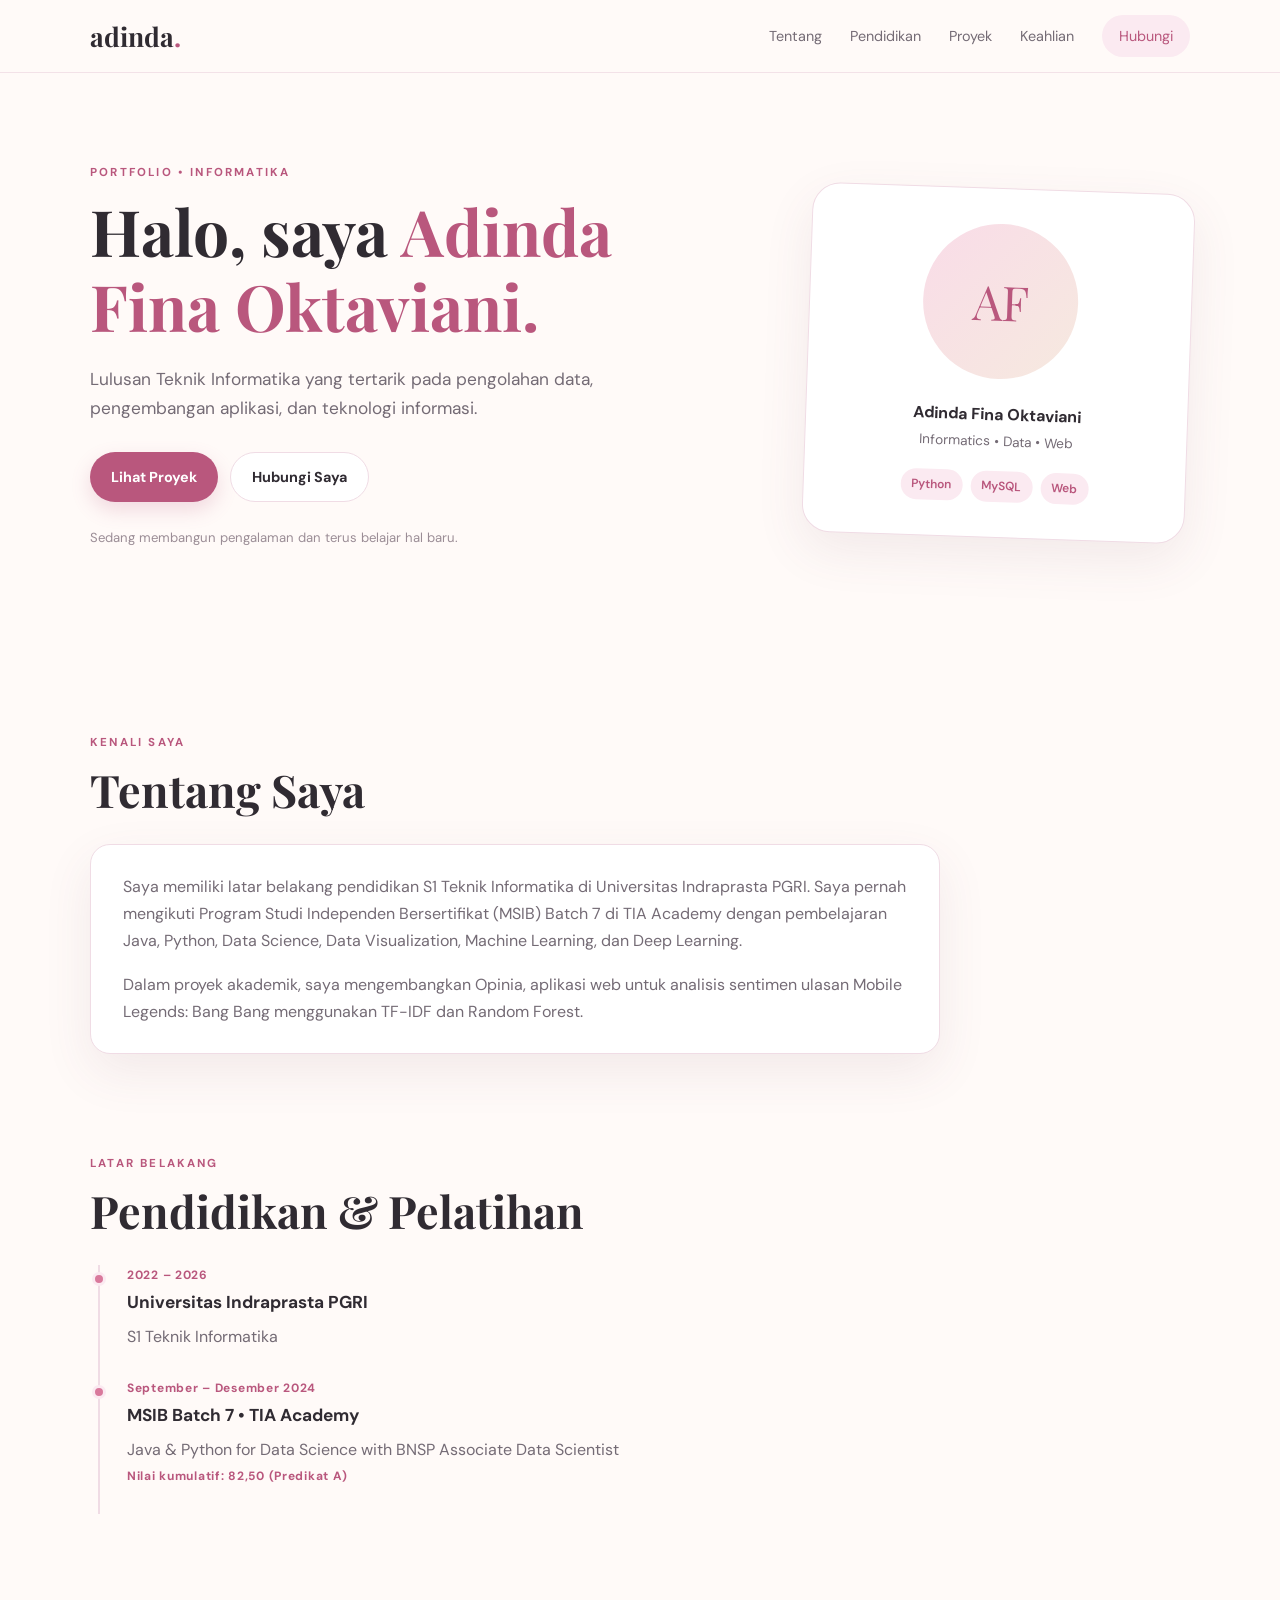
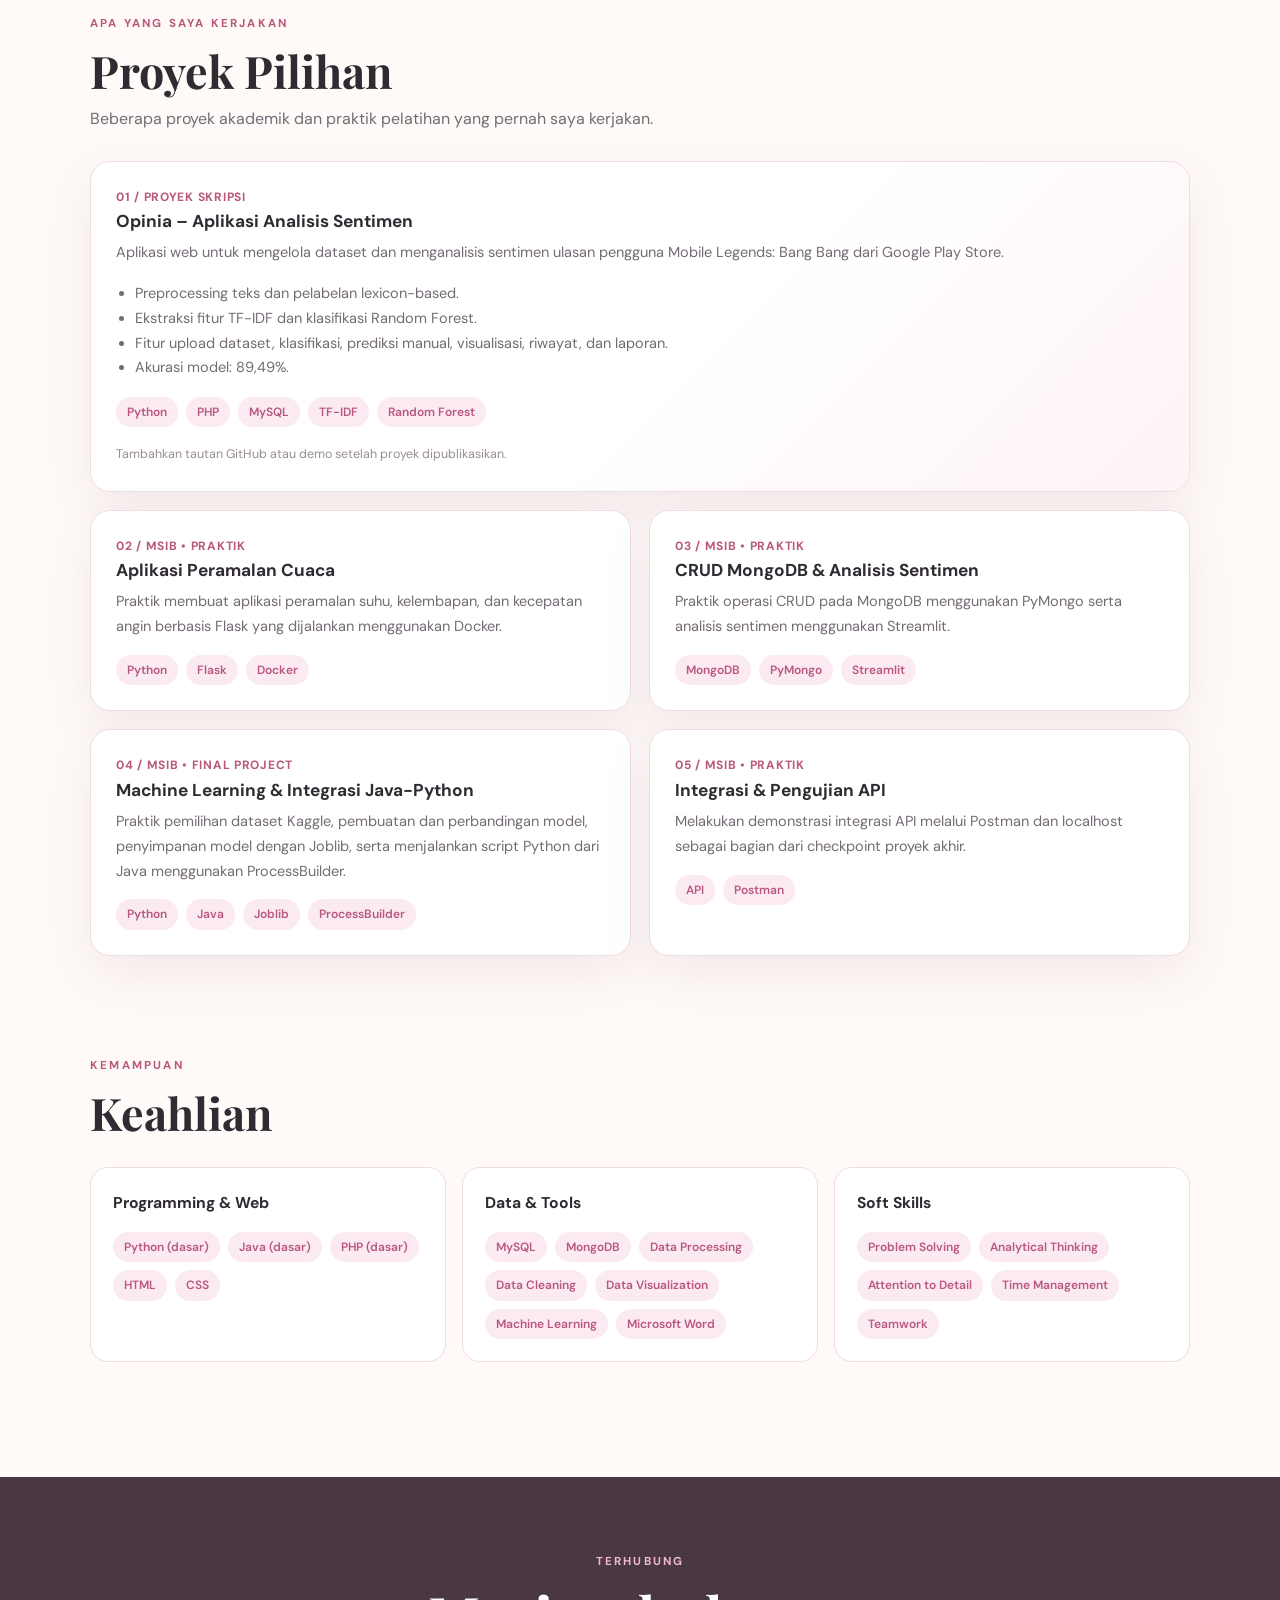
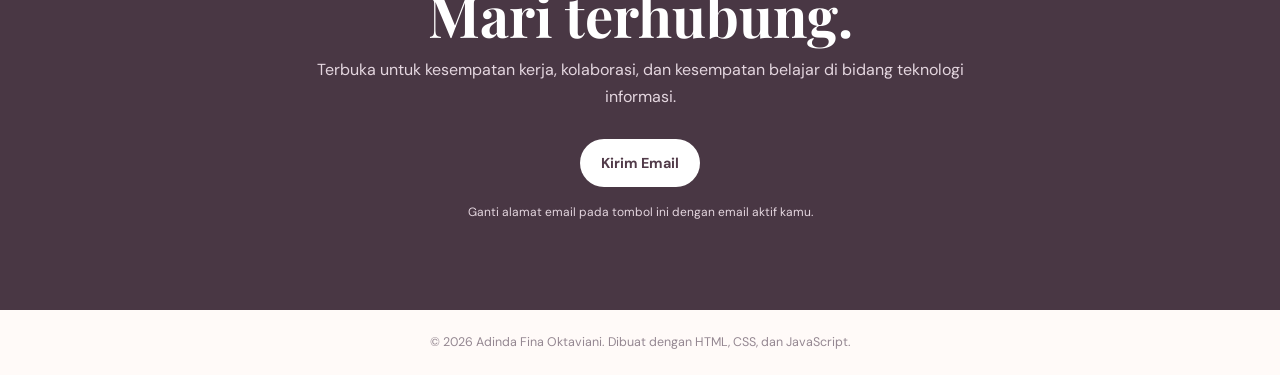
==== index.html @ f083c49e "Add files via upload" ====
<!DOCTYPE html>
<html lang="id">
<head>
  <meta charset="UTF-8">
  <meta name="viewport" content="width=device-width, initial-scale=1.0">
  <meta name="description" content="Portfolio Adinda Fina Oktaviani, lulusan Teknik Informatika.">
  <title>Adinda Fina Oktaviani | Portfolio</title>
  <link rel="preconnect" href="https://fonts.googleapis.com">
  <link rel="preconnect" href="https://fonts.gstatic.com" crossorigin>
  <link href="https://fonts.googleapis.com/css2?family=DM+Sans:wght@400;500;600;700&family=Playfair+Display:wght@600;700&display=swap" rel="stylesheet">
  <link rel="stylesheet" href="style.css">
</head>
<body>
  <header class="site-header">
    <nav class="navbar container" aria-label="Navigasi utama">
      <a class="brand" href="#home">adinda<span>.</span></a>
      <button class="menu-toggle" id="menuToggle" aria-label="Buka menu" aria-expanded="false">☰</button>
      <div class="nav-links" id="navLinks">
        <a href="#about">Tentang</a>
        <a href="#education">Pendidikan</a>
        <a href="#projects">Proyek</a>
        <a href="#skills">Keahlian</a>
        <a href="#contact" class="nav-cta">Hubungi</a>
      </div>
    </nav>
  </header>

  <main>
    <section class="hero container" id="home">
      <div class="hero-copy">
        <p class="eyebrow">PORTFOLIO • INFORMATIKA</p>
        <h1>Halo, saya <span>Adinda Fina Oktaviani.</span></h1>
        <p class="hero-lead">Lulusan Teknik Informatika yang tertarik pada pengolahan data, pengembangan aplikasi, dan teknologi informasi.</p>
        <div class="hero-actions">
          <a class="button button-primary" href="#projects">Lihat Proyek</a>
          <a class="button button-outline" href="#contact">Hubungi Saya</a>
        </div>
        <p class="hero-note">Sedang membangun pengalaman dan terus belajar hal baru.</p>
      </div>
      <div class="hero-card">
        <div class="portrait-placeholder">AF</div>
        <p class="hero-card-title">Adinda Fina Oktaviani</p>
        <p class="hero-card-subtitle">Informatics • Data • Web</p>
        <div class="mini-tags"><span>Python</span><span>MySQL</span><span>Web</span></div>
      </div>
    </section>

    <section class="section container" id="about">
      <div class="section-heading">
        <p class="eyebrow">KENALI SAYA</p>
        <h2>Tentang Saya</h2>
      </div>
      <div class="about-panel">
        <p>Saya memiliki latar belakang pendidikan S1 Teknik Informatika di Universitas Indraprasta PGRI. Saya pernah mengikuti Program Studi Independen Bersertifikat (MSIB) Batch 7 di TIA Academy dengan pembelajaran Java, Python, Data Science, Data Visualization, Machine Learning, dan Deep Learning.</p>
        <p>Dalam proyek akademik, saya mengembangkan Opinia, aplikasi web untuk analisis sentimen ulasan Mobile Legends: Bang Bang menggunakan TF-IDF dan Random Forest.</p>
      </div>
    </section>

    <section class="section container" id="education">
      <div class="section-heading">
        <p class="eyebrow">LATAR BELAKANG</p>
        <h2>Pendidikan & Pelatihan</h2>
      </div>
      <div class="timeline">
        <article class="timeline-item">
          <span class="timeline-dot"></span>
          <div>
            <p class="item-meta">2022 – 2026</p>
            <h3>Universitas Indraprasta PGRI</h3>
            <p>S1 Teknik Informatika</p>
          </div>
        </article>
        <article class="timeline-item">
          <span class="timeline-dot"></span>
          <div>
            <p class="item-meta">September – Desember 2024</p>
            <h3>MSIB Batch 7 • TIA Academy</h3>
            <p>Java & Python for Data Science with BNSP Associate Data Scientist</p>
            <p class="item-meta">Nilai kumulatif: 82,50 (Predikat A)</p>
          </div>
        </article>
      </div>
    </section>

    <section class="section container" id="projects">
      <div class="section-heading">
        <p class="eyebrow">APA YANG SAYA KERJAKAN</p>
        <h2>Proyek Pilihan</h2>
        <p class="section-description">Beberapa proyek akademik dan praktik pelatihan yang pernah saya kerjakan.</p>
      </div>
      <div class="project-grid">
        <article class="project-card featured">
          <div class="project-number">01 / PROYEK SKRIPSI</div>
          <h3>Opinia – Aplikasi Analisis Sentimen</h3>
          <p>Aplikasi web untuk mengelola dataset dan menganalisis sentimen ulasan pengguna Mobile Legends: Bang Bang dari Google Play Store.</p>
          <ul>
            <li>Preprocessing teks dan pelabelan lexicon-based.</li>
            <li>Ekstraksi fitur TF-IDF dan klasifikasi Random Forest.</li>
            <li>Fitur upload dataset, klasifikasi, prediksi manual, visualisasi, riwayat, dan laporan.</li>
            <li>Akurasi model: 89,49%.</li>
          </ul>
          <div class="tag-list"><span>Python</span><span>PHP</span><span>MySQL</span><span>TF-IDF</span><span>Random Forest</span></div>
          <p class="project-footnote">Tambahkan tautan GitHub atau demo setelah proyek dipublikasikan.</p>
        </article>

        <article class="project-card">
          <div class="project-number">02 / MSIB • PRAKTIK</div>
          <h3>Aplikasi Peramalan Cuaca</h3>
          <p>Praktik membuat aplikasi peramalan suhu, kelembapan, dan kecepatan angin berbasis Flask yang dijalankan menggunakan Docker.</p>
          <div class="tag-list"><span>Python</span><span>Flask</span><span>Docker</span></div>
        </article>

        <article class="project-card">
          <div class="project-number">03 / MSIB • PRAKTIK</div>
          <h3>CRUD MongoDB & Analisis Sentimen</h3>
          <p>Praktik operasi CRUD pada MongoDB menggunakan PyMongo serta analisis sentimen menggunakan Streamlit.</p>
          <div class="tag-list"><span>MongoDB</span><span>PyMongo</span><span>Streamlit</span></div>
        </article>

        <article class="project-card">
          <div class="project-number">04 / MSIB • FINAL PROJECT</div>
          <h3>Machine Learning & Integrasi Java-Python</h3>
          <p>Praktik pemilihan dataset Kaggle, pembuatan dan perbandingan model, penyimpanan model dengan Joblib, serta menjalankan script Python dari Java menggunakan ProcessBuilder.</p>
          <div class="tag-list"><span>Python</span><span>Java</span><span>Joblib</span><span>ProcessBuilder</span></div>
        </article>

        <article class="project-card">
          <div class="project-number">05 / MSIB • PRAKTIK</div>
          <h3>Integrasi & Pengujian API</h3>
          <p>Melakukan demonstrasi integrasi API melalui Postman dan localhost sebagai bagian dari checkpoint proyek akhir.</p>
          <div class="tag-list"><span>API</span><span>Postman</span></div>
        </article>
      </div>
    </section>

    <section class="section container" id="skills">
      <div class="section-heading">
        <p class="eyebrow">KEMAMPUAN</p>
        <h2>Keahlian</h2>
      </div>
      <div class="skills-layout">
        <div class="skill-group"><h3>Programming & Web</h3><div class="tag-list"><span>Python (dasar)</span><span>Java (dasar)</span><span>PHP (dasar)</span><span>HTML</span><span>CSS</span></div></div>
        <div class="skill-group"><h3>Data & Tools</h3><div class="tag-list"><span>MySQL</span><span>MongoDB</span><span>Data Processing</span><span>Data Cleaning</span><span>Data Visualization</span><span>Machine Learning</span><span>Microsoft Word</span></div></div>
        <div class="skill-group"><h3>Soft Skills</h3><div class="tag-list"><span>Problem Solving</span><span>Analytical Thinking</span><span>Attention to Detail</span><span>Time Management</span><span>Teamwork</span></div></div>
      </div>
    </section>

    <section class="contact-section" id="contact">
      <div class="container contact-inner">
        <p class="eyebrow">TERHUBUNG</p>
        <h2>Mari terhubung.</h2>
        <p>Terbuka untuk kesempatan kerja, kolaborasi, dan kesempatan belajar di bidang teknologi informasi.</p>
        <a class="button button-light" href="mailto:emailkamu@example.com">Kirim Email</a>
        <p class="contact-hint">Ganti alamat email pada tombol ini dengan email aktif kamu.</p>
      </div>
    </section>
  </main>

  <footer class="footer">
    <p>© <span id="year"></span> Adinda Fina Oktaviani. Dibuat dengan HTML, CSS, dan JavaScript.</p>
  </footer>
  <script src="script.js"></script>
</body>
</html>
---- style.css ----
:root {
  --ink: #302b32;
  --muted: #746b75;
  --pink: #d9799c;
  --pink-dark: #b9577d;
  --pink-soft: #fbeaf1;
  --cream: #fffaf8;
  --line: #f0dce5;
  --white: #ffffff;
  --shadow: 0 18px 50px rgba(111, 65, 85, .09);
}
* { box-sizing: border-box; }
html { scroll-behavior: smooth; }
body { margin: 0; font-family: "DM Sans", sans-serif; color: var(--ink); background: var(--cream); line-height: 1.7; }
a { color: inherit; text-decoration: none; }
.container { width: min(1100px, calc(100% - 40px)); margin: 0 auto; }
.site-header { position: sticky; top: 0; z-index: 10; background: rgba(255,250,248,.92); backdrop-filter: blur(12px); border-bottom: 1px solid rgba(240,220,229,.8); }
.navbar { min-height: 72px; display: flex; align-items: center; justify-content: space-between; }
.brand { font-family: "Playfair Display", serif; font-size: 1.65rem; font-weight: 700; }
.brand span, .hero h1 span { color: var(--pink-dark); }
.nav-links { display: flex; align-items: center; gap: 28px; font-size: .9rem; color: var(--muted); }
.nav-links a:hover { color: var(--pink-dark); }
.nav-cta { padding: 9px 17px; border-radius: 99px; background: var(--pink-soft); color: var(--pink-dark) !important; }
.menu-toggle { display: none; border: 0; background: none; font-size: 1.5rem; color: var(--ink); }
.hero { min-height: 590px; display: grid; grid-template-columns: 1.35fr .8fr; align-items: center; gap: 70px; padding-top: 55px; padding-bottom: 65px; }
.eyebrow { color: var(--pink-dark); font-size: .72rem; letter-spacing: .19em; font-weight: 700; }
h1, h2, h3, p { margin-top: 0; }
h1, h2 { font-family: "Playfair Display", serif; line-height: 1.16; }
h1 { font-size: clamp(2.6rem, 5vw, 4.6rem); margin-bottom: 22px; }
.hero-lead { max-width: 590px; color: var(--muted); font-size: 1.08rem; }
.hero-actions { display: flex; gap: 12px; flex-wrap: wrap; margin-top: 28px; }
.button { display: inline-flex; align-items: center; justify-content: center; padding: 12px 21px; border-radius: 99px; font-weight: 700; font-size: .9rem; transition: .2s; }
.button:hover { transform: translateY(-2px); }
.button-primary { color: white; background: var(--pink-dark); box-shadow: 0 8px 20px rgba(185,87,125,.2); }
.button-outline { border: 1px solid var(--line); background: white; }
.hero-note { margin-top: 25px; color: #9b8d96; font-size: .82rem; }
.hero-card { padding: 35px 25px; text-align: center; border: 1px solid var(--line); border-radius: 28px; background: white; box-shadow: var(--shadow); transform: rotate(2deg); }
.portrait-placeholder { width: 155px; height: 155px; margin: 0 auto 22px; display: grid; place-items: center; border-radius: 50%; background: linear-gradient(135deg, #f9dce8, #f6e9df); color: var(--pink-dark); font-family: "Playfair Display", serif; font-size: 3rem; }
.hero-card-title { font-weight: 700; margin-bottom: 2px; }
.hero-card-subtitle { color: var(--muted); font-size: .85rem; }
.mini-tags, .tag-list { display: flex; flex-wrap: wrap; gap: 8px; }
.mini-tags { justify-content: center; margin-top: 18px; }
.mini-tags span, .tag-list span { padding: 5px 11px; border-radius: 99px; background: var(--pink-soft); color: var(--pink-dark); font-size: .75rem; font-weight: 600; }
.section { padding-top: 70px; padding-bottom: 30px; }
.section-heading { margin-bottom: 28px; }
h2 { font-size: clamp(2rem, 4vw, 2.8rem); margin-bottom: 8px; }
.section-description { color: var(--muted); }
.about-panel { max-width: 850px; padding: 28px 32px; background: white; border: 1px solid var(--line); border-radius: 20px; box-shadow: var(--shadow); color: var(--muted); }
.about-panel p:last-child { margin-bottom: 0; }
.timeline { border-left: 2px solid var(--line); margin-left: 8px; padding-left: 27px; }
.timeline-item { position: relative; padding: 0 0 25px; }
.timeline-dot { position: absolute; left: -35px; top: 7px; width: 14px; height: 14px; border-radius: 50%; background: var(--pink); border: 3px solid var(--pink-soft); }
.timeline-item h3, .project-card h3 { margin-bottom: 5px; font-size: 1.08rem; }
.timeline-item p { margin-bottom: 3px; color: var(--muted); }
.item-meta, .project-number { color: var(--pink-dark) !important; font-size: .75rem; font-weight: 700; letter-spacing: .06em; }
.project-grid { display: grid; grid-template-columns: repeat(2, 1fr); gap: 18px; }
.project-card { padding: 25px; background: white; border: 1px solid var(--line); border-radius: 20px; box-shadow: var(--shadow); }
.project-card.featured { grid-column: 1 / -1; background: linear-gradient(135deg, #fff 55%, #fff3f7); }
.project-card p, .project-card li { color: var(--muted); font-size: .91rem; }
.project-card ul { padding-left: 19px; }
.project-footnote { margin: 17px 0 0; font-size: .78rem !important; color: #9b8d96 !important; }
.tag-list { margin-top: 15px; }
.skills-layout { display: grid; grid-template-columns: repeat(3, 1fr); gap: 16px; }
.skill-group { padding: 22px; border-radius: 18px; border: 1px solid var(--line); background: white; }
.skill-group h3 { font-size: .98rem; }
.contact-section { margin-top: 85px; padding: 75px 0; background: #493744; color: white; text-align: center; }
.contact-inner { max-width: 650px; }
.contact-section .eyebrow { color: #f2b7cd; }
.contact-section h2 { font-size: clamp(2.4rem, 5vw, 3.5rem); }
.contact-section p { color: #e4d6df; }
.button-light { margin-top: 12px; color: #513b49; background: white; }
.contact-hint { margin-top: 15px; font-size: .75rem; }
.footer { padding: 22px 15px; text-align: center; color: #948791; font-size: .78rem; }
.footer p { margin: 0; }
@media (max-width: 760px) {
  .menu-toggle { display: block; }
  .nav-links { display: none; position: absolute; top: 72px; left: 0; right: 0; padding: 20px; flex-direction: column; gap: 15px; background: var(--cream); border-bottom: 1px solid var(--line); }
  .nav-links.open { display: flex; }
  .hero { min-height: auto; grid-template-columns: 1fr; gap: 35px; padding-top: 65px; }
  .hero-card { max-width: 350px; width: 100%; margin: 0 auto; }
  .project-grid, .skills-layout { grid-template-columns: 1fr; }
  .project-card.featured { grid-column: auto; }
  .section { padding-top: 55px; }
}
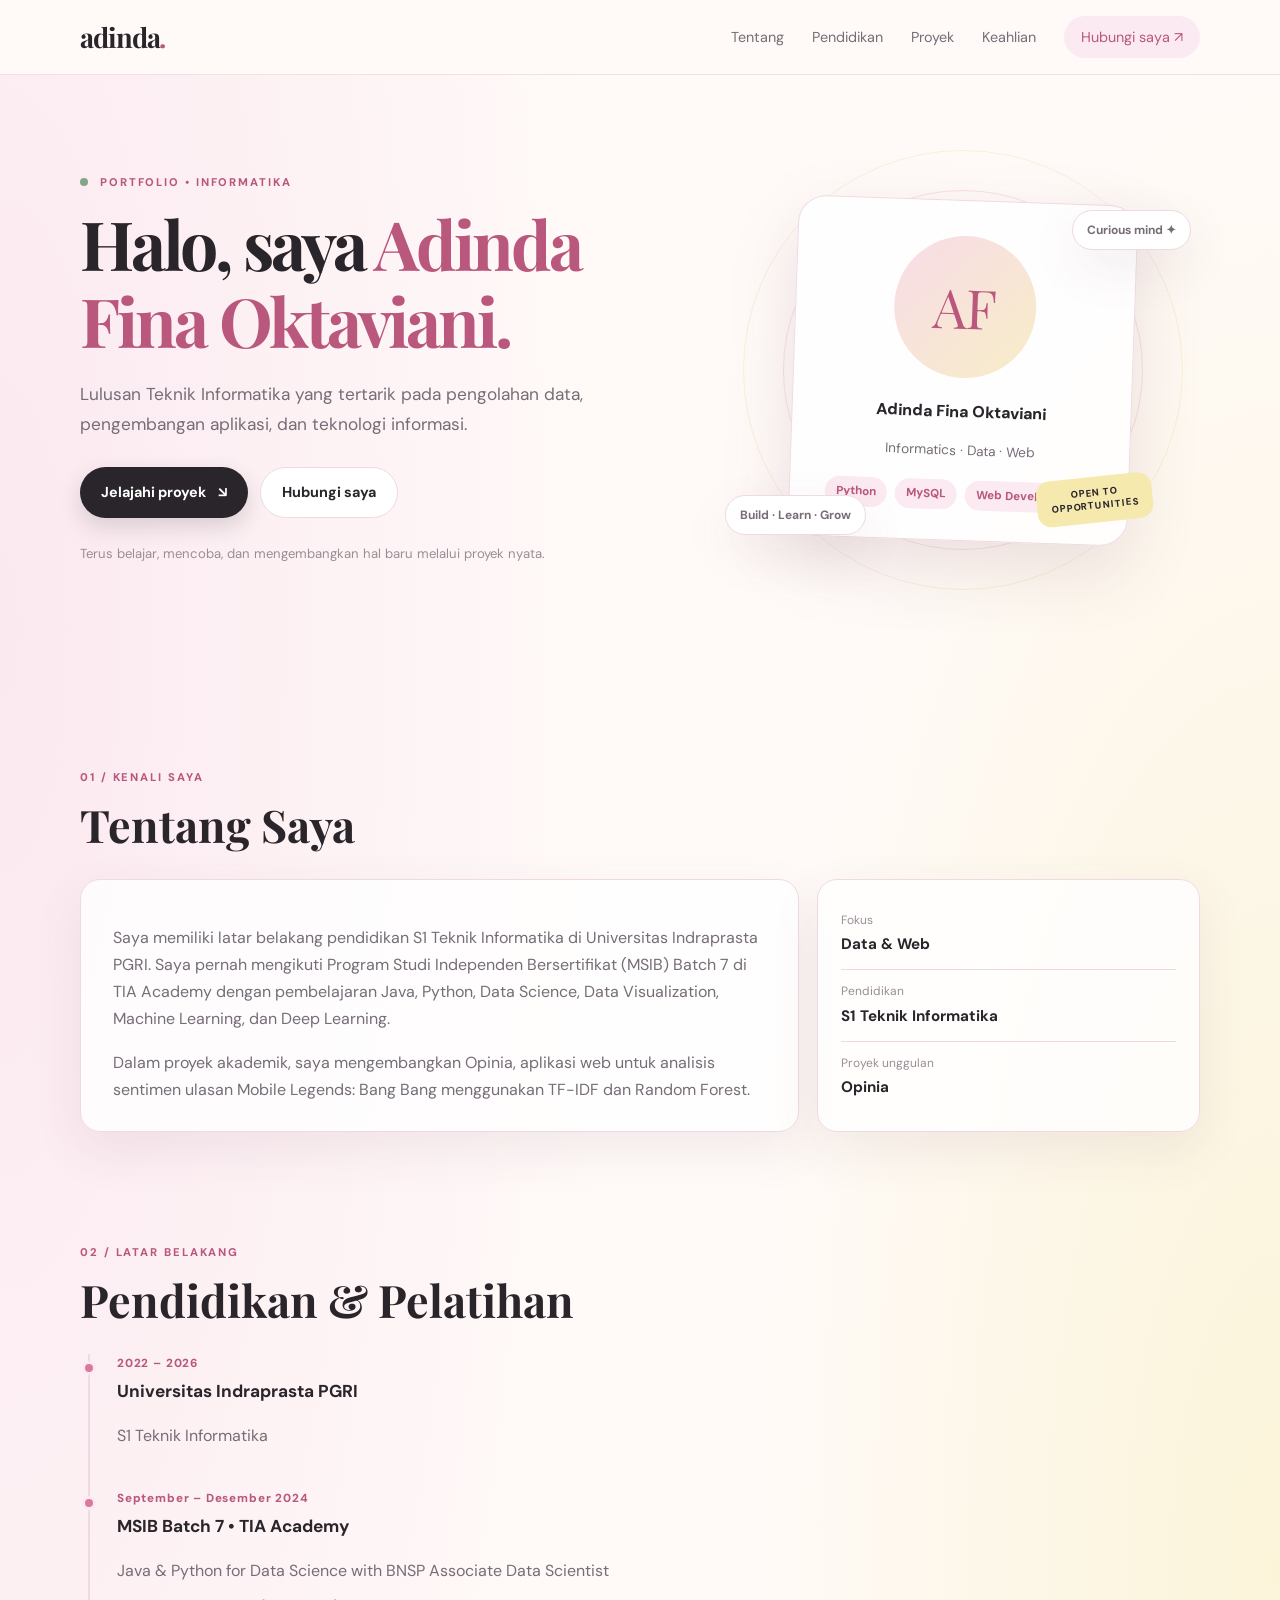
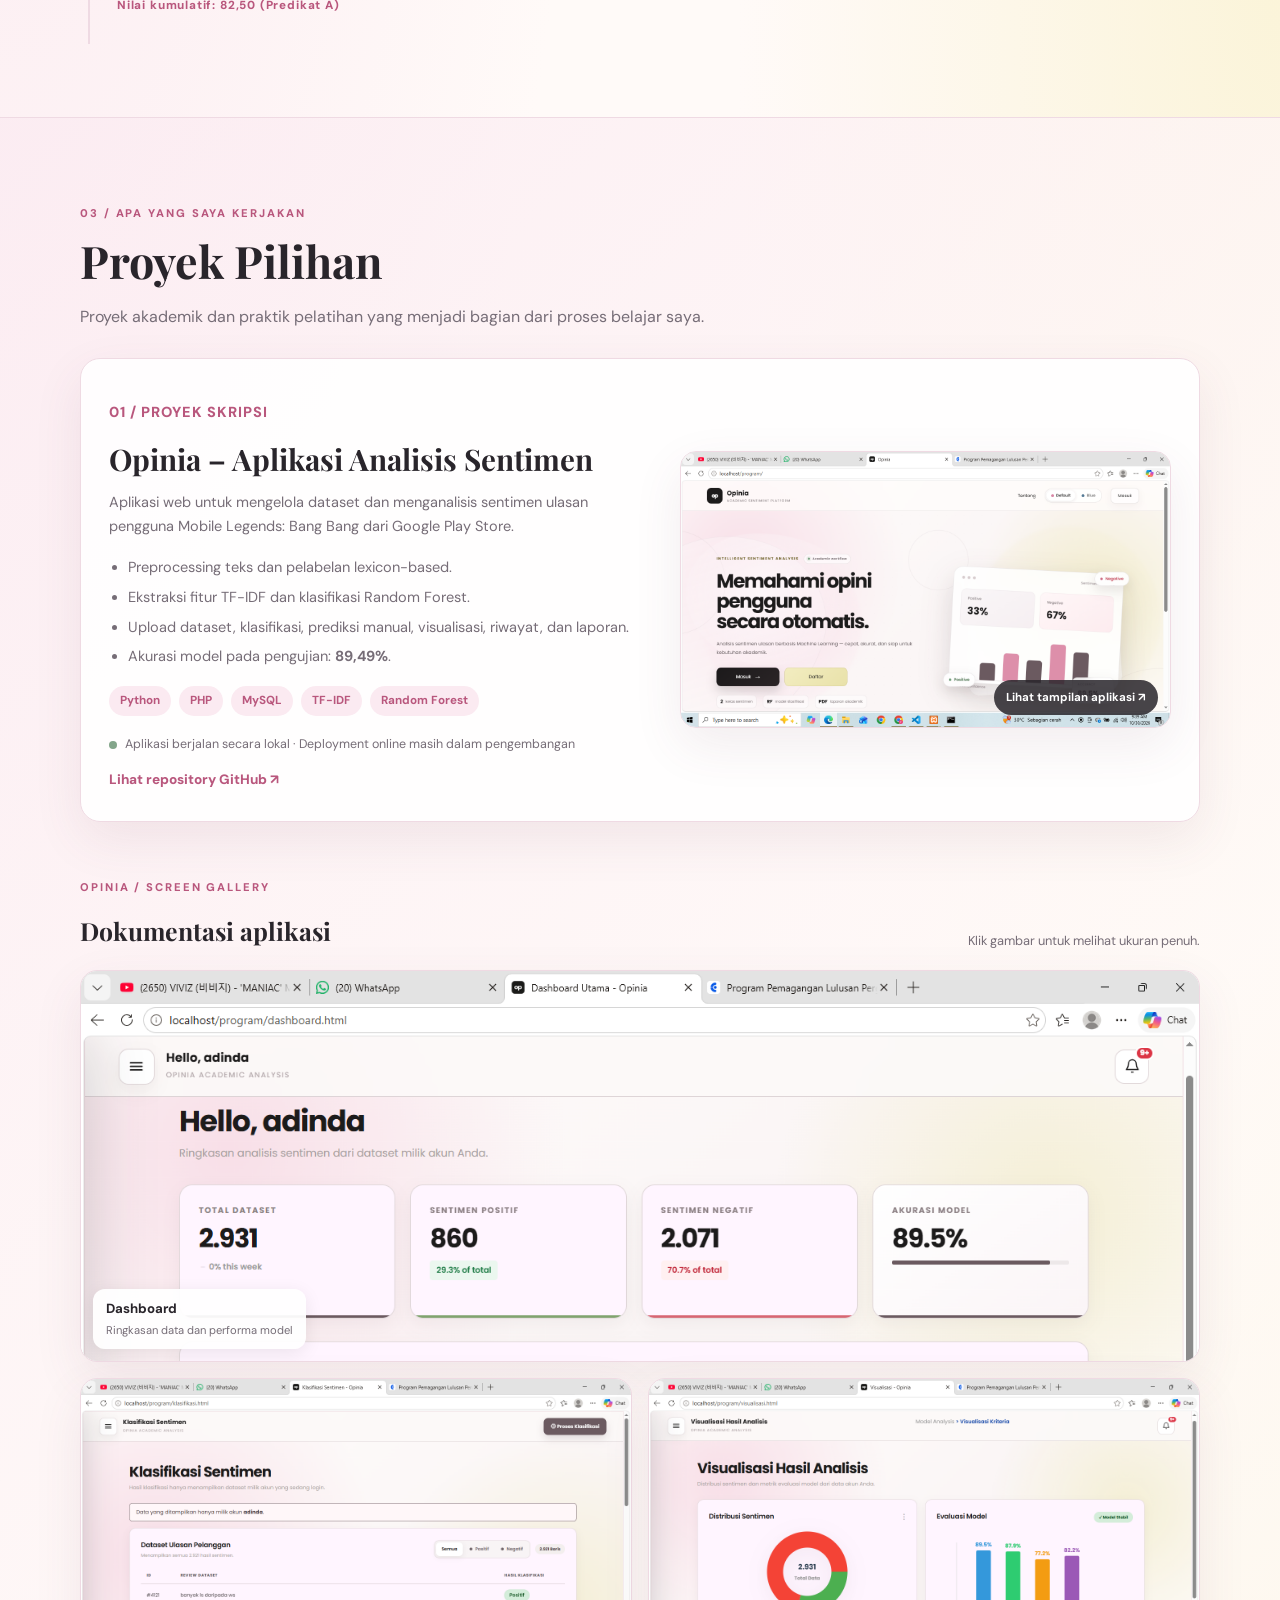
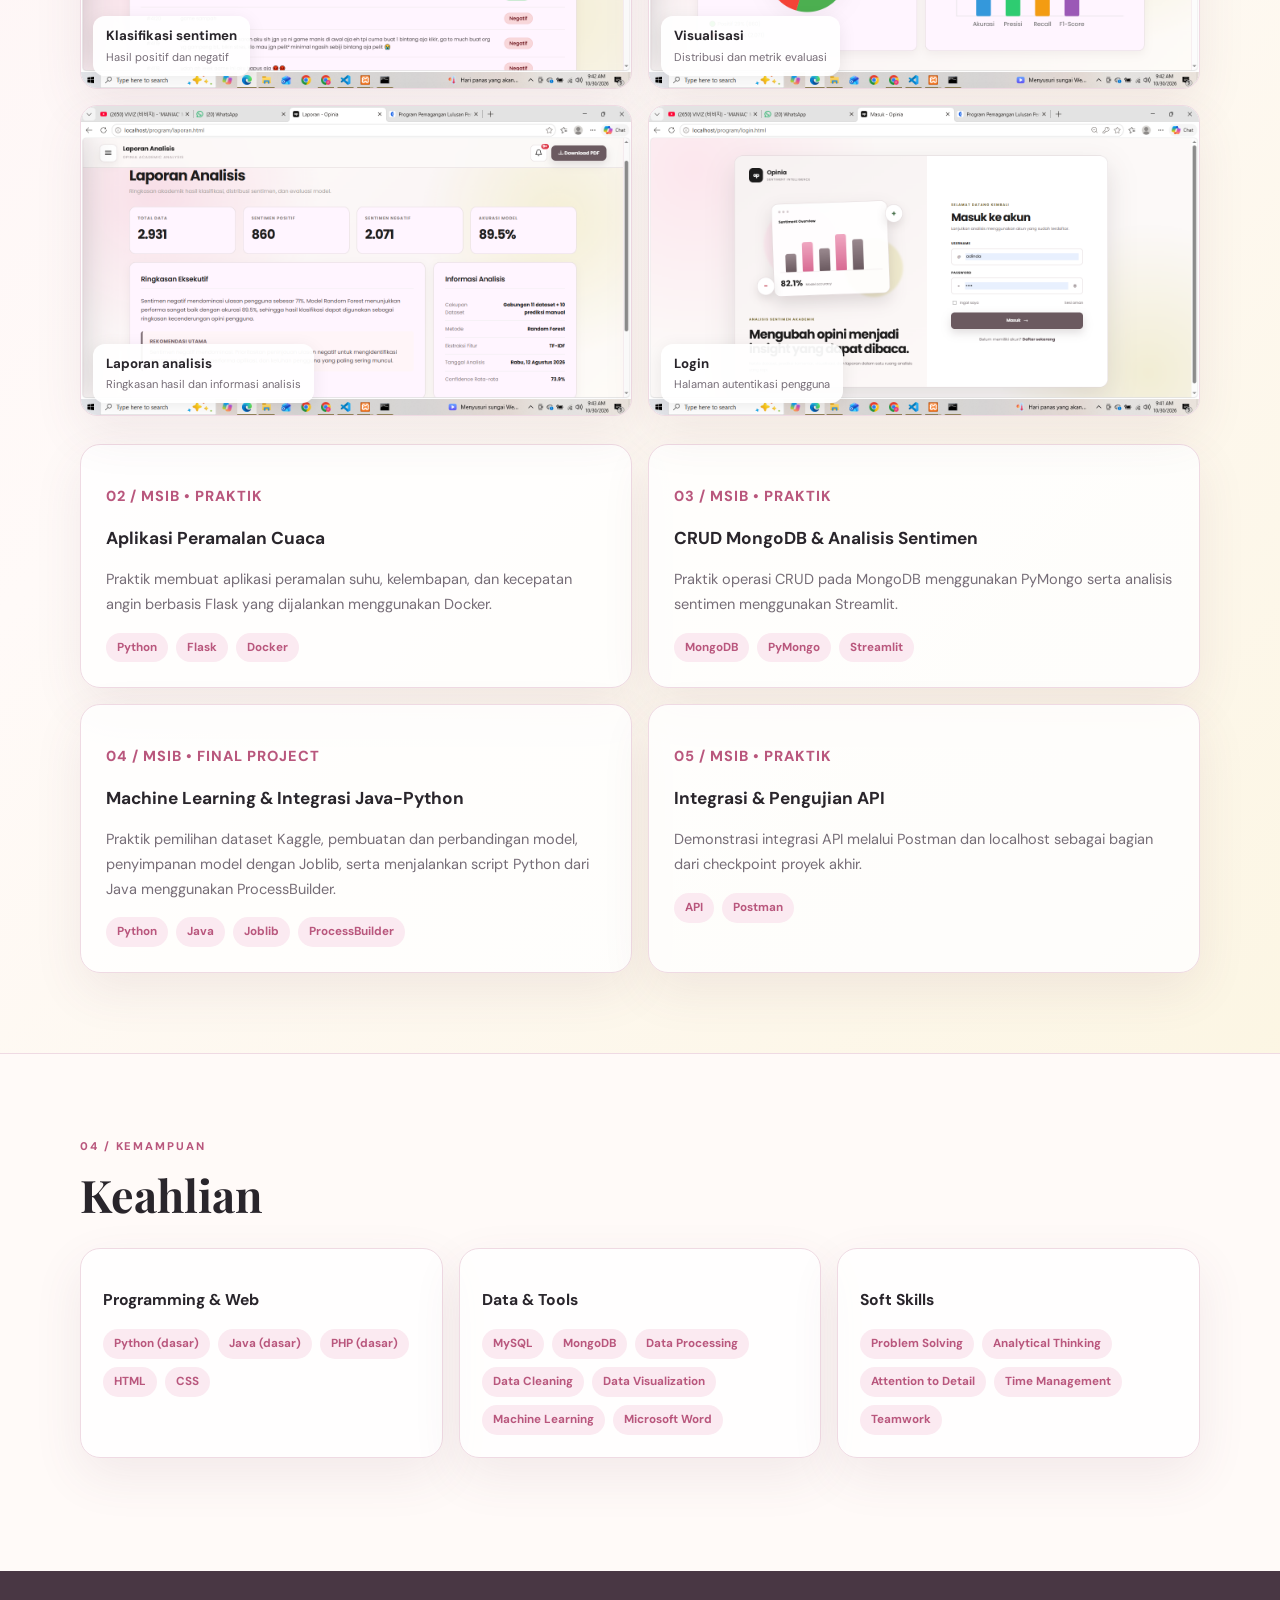
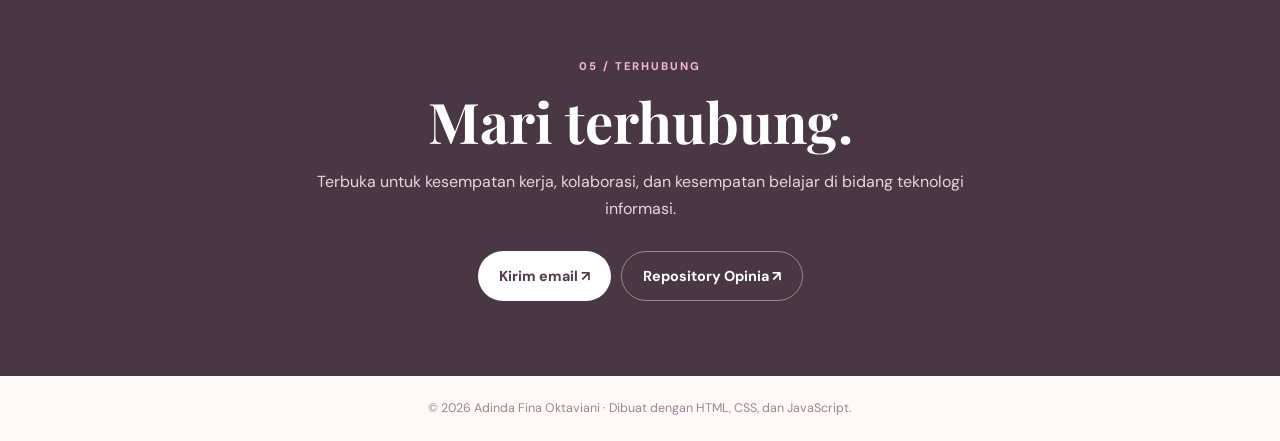
==== commit a208eeaa: "Add files via upload" ====
--- a/index.html
+++ b/index.html
@@ -3,11 +3,12 @@
 <head>
   <meta charset="UTF-8">
   <meta name="viewport" content="width=device-width, initial-scale=1.0">
-  <meta name="description" content="Portfolio Adinda Fina Oktaviani, lulusan Teknik Informatika.">
+  <meta name="description" content="Portofolio Adinda Fina Oktaviani, lulusan Teknik Informatika.">
+  <meta name="theme-color" content="#fff8f7">
   <title>Adinda Fina Oktaviani | Portfolio</title>
   <link rel="preconnect" href="https://fonts.googleapis.com">
   <link rel="preconnect" href="https://fonts.gstatic.com" crossorigin>
-  <link href="https://fonts.googleapis.com/css2?family=DM+Sans:wght@400;500;600;700&family=Playfair+Display:wght@600;700&display=swap" rel="stylesheet">
+  <link href="https://fonts.googleapis.com/css2?family=DM+Sans:wght@400;500;600;700;800&family=Playfair+Display:wght@600;700&display=swap" rel="stylesheet">
   <link rel="stylesheet" href="style.css">
 </head>
 <body>
@@ -16,11 +17,9 @@
       <a class="brand" href="#home">adinda<span>.</span></a>
       <button class="menu-toggle" id="menuToggle" aria-label="Buka menu" aria-expanded="false">☰</button>
       <div class="nav-links" id="navLinks">
-        <a href="#about">Tentang</a>
-        <a href="#education">Pendidikan</a>
-        <a href="#projects">Proyek</a>
-        <a href="#skills">Keahlian</a>
-        <a href="#contact" class="nav-cta">Hubungi</a>
+        <a href="#about">Tentang</a><a href="#education">Pendidikan</a>
+        <a href="#projects">Proyek</a><a href="#skills">Keahlian</a>
+        <a href="#contact" class="nav-cta">Hubungi saya ↗</a>
       </div>
     </nav>
   </header>
@@ -28,116 +27,138 @@
   <main>
     <section class="hero container" id="home">
       <div class="hero-copy">
-        <p class="eyebrow">PORTFOLIO • INFORMATIKA</p>
+        <p class="eyebrow"><span class="eyebrow-dot"></span> PORTFOLIO • INFORMATIKA</p>
         <h1>Halo, saya <span>Adinda Fina Oktaviani.</span></h1>
         <p class="hero-lead">Lulusan Teknik Informatika yang tertarik pada pengolahan data, pengembangan aplikasi, dan teknologi informasi.</p>
         <div class="hero-actions">
-          <a class="button button-primary" href="#projects">Lihat Proyek</a>
-          <a class="button button-outline" href="#contact">Hubungi Saya</a>
+          <a class="button button-primary" href="#projects">Jelajahi proyek <span>↘</span></a>
+          <a class="button button-outline" href="#contact">Hubungi saya</a>
         </div>
-        <p class="hero-note">Sedang membangun pengalaman dan terus belajar hal baru.</p>
+        <p class="hero-note">Terus belajar, mencoba, dan mengembangkan hal baru melalui proyek nyata.</p>
       </div>
-      <div class="hero-card">
-        <div class="portrait-placeholder">AF</div>
-        <p class="hero-card-title">Adinda Fina Oktaviani</p>
-        <p class="hero-card-subtitle">Informatics • Data • Web</p>
-        <div class="mini-tags"><span>Python</span><span>MySQL</span><span>Web</span></div>
+      <div class="hero-visual">
+        <div class="orbit orbit-one"></div><div class="orbit orbit-two"></div>
+        <div class="profile-card">
+          <div class="profile-monogram">AF</div>
+          <p class="profile-name">Adinda Fina Oktaviani</p>
+          <p class="profile-role">Informatics · Data · Web</p>
+          <div class="mini-tags"><span>Python</span><span>MySQL</span><span>Web Development</span></div>
+          <div class="profile-stamp">OPEN TO<br>OPPORTUNITIES</div>
+        </div>
+        <span class="floating-note note-top">Curious mind ✦</span>
+        <span class="floating-note note-bottom">Build · Learn · Grow</span>
       </div>
     </section>
 
     <section class="section container" id="about">
       <div class="section-heading">
-        <p class="eyebrow">KENALI SAYA</p>
-        <h2>Tentang Saya</h2>
+        <p class="eyebrow">01 / KENALI SAYA</p><h2>Tentang Saya</h2>
       </div>
-      <div class="about-panel">
-        <p>Saya memiliki latar belakang pendidikan S1 Teknik Informatika di Universitas Indraprasta PGRI. Saya pernah mengikuti Program Studi Independen Bersertifikat (MSIB) Batch 7 di TIA Academy dengan pembelajaran Java, Python, Data Science, Data Visualization, Machine Learning, dan Deep Learning.</p>
-        <p>Dalam proyek akademik, saya mengembangkan Opinia, aplikasi web untuk analisis sentimen ulasan Mobile Legends: Bang Bang menggunakan TF-IDF dan Random Forest.</p>
+      <div class="about-grid">
+        <div class="about-panel">
+          <p>Saya memiliki latar belakang pendidikan S1 Teknik Informatika di Universitas Indraprasta PGRI. Saya pernah mengikuti Program Studi Independen Bersertifikat (MSIB) Batch 7 di TIA Academy dengan pembelajaran Java, Python, Data Science, Data Visualization, Machine Learning, dan Deep Learning.</p>
+          <p>Dalam proyek akademik, saya mengembangkan Opinia, aplikasi web untuk analisis sentimen ulasan Mobile Legends: Bang Bang menggunakan TF-IDF dan Random Forest.</p>
+        </div>
+        <div class="about-facts">
+          <div><span>Fokus</span><strong>Data & Web</strong></div>
+          <div><span>Pendidikan</span><strong>S1 Teknik Informatika</strong></div>
+          <div><span>Proyek unggulan</span><strong>Opinia</strong></div>
+        </div>
       </div>
     </section>
 
     <section class="section container" id="education">
-      <div class="section-heading">
-        <p class="eyebrow">LATAR BELAKANG</p>
-        <h2>Pendidikan & Pelatihan</h2>
-      </div>
+      <div class="section-heading"><p class="eyebrow">02 / LATAR BELAKANG</p><h2>Pendidikan & Pelatihan</h2></div>
       <div class="timeline">
-        <article class="timeline-item">
-          <span class="timeline-dot"></span>
-          <div>
-            <p class="item-meta">2022 – 2026</p>
-            <h3>Universitas Indraprasta PGRI</h3>
-            <p>S1 Teknik Informatika</p>
-          </div>
-        </article>
-        <article class="timeline-item">
-          <span class="timeline-dot"></span>
-          <div>
-            <p class="item-meta">September – Desember 2024</p>
-            <h3>MSIB Batch 7 • TIA Academy</h3>
-            <p>Java & Python for Data Science with BNSP Associate Data Scientist</p>
-            <p class="item-meta">Nilai kumulatif: 82,50 (Predikat A)</p>
-          </div>
-        </article>
+        <article class="timeline-item"><span class="timeline-dot"></span><div>
+          <p class="item-meta">2022 – 2026</p><h3>Universitas Indraprasta PGRI</h3><p>S1 Teknik Informatika</p>
+        </div></article>
+        <article class="timeline-item"><span class="timeline-dot"></span><div>
+          <p class="item-meta">September – Desember 2024</p><h3>MSIB Batch 7 • TIA Academy</h3>
+          <p>Java & Python for Data Science with BNSP Associate Data Scientist</p>
+          <p class="item-meta">Nilai kumulatif: 82,50 (Predikat A)</p>
+        </div></article>
       </div>
     </section>
 
-    <section class="section container" id="projects">
-      <div class="section-heading">
-        <p class="eyebrow">APA YANG SAYA KERJAKAN</p>
-        <h2>Proyek Pilihan</h2>
-        <p class="section-description">Beberapa proyek akademik dan praktik pelatihan yang pernah saya kerjakan.</p>
-      </div>
-      <div class="project-grid">
+    <section class="section projects-section" id="projects">
+      <div class="container">
+        <div class="section-heading">
+          <p class="eyebrow">03 / APA YANG SAYA KERJAKAN</p><h2>Proyek Pilihan</h2>
+          <p class="section-description">Proyek akademik dan praktik pelatihan yang menjadi bagian dari proses belajar saya.</p>
+        </div>
         <article class="project-card featured">
-          <div class="project-number">01 / PROYEK SKRIPSI</div>
-          <h3>Opinia – Aplikasi Analisis Sentimen</h3>
-          <p>Aplikasi web untuk mengelola dataset dan menganalisis sentimen ulasan pengguna Mobile Legends: Bang Bang dari Google Play Store.</p>
-          <ul>
-            <li>Preprocessing teks dan pelabelan lexicon-based.</li>
-            <li>Ekstraksi fitur TF-IDF dan klasifikasi Random Forest.</li>
-            <li>Fitur upload dataset, klasifikasi, prediksi manual, visualisasi, riwayat, dan laporan.</li>
-            <li>Akurasi model: 89,49%.</li>
-          </ul>
-          <div class="tag-list"><span>Python</span><span>PHP</span><span>MySQL</span><span>TF-IDF</span><span>Random Forest</span></div>
-          <p class="project-footnote">Tambahkan tautan GitHub atau demo setelah proyek dipublikasikan.</p>
+          <div class="featured-copy">
+            <p class="project-number">01 / PROYEK SKRIPSI</p>
+            <h3>Opinia – Aplikasi Analisis Sentimen</h3>
+            <p>Aplikasi web untuk mengelola dataset dan menganalisis sentimen ulasan pengguna Mobile Legends: Bang Bang dari Google Play Store.</p>
+            <ul>
+              <li>Preprocessing teks dan pelabelan lexicon-based.</li>
+              <li>Ekstraksi fitur TF-IDF dan klasifikasi Random Forest.</li>
+              <li>Upload dataset, klasifikasi, prediksi manual, visualisasi, riwayat, dan laporan.</li>
+              <li>Akurasi model pada pengujian: <strong>89,49%</strong>.</li>
+            </ul>
+            <div class="tag-list"><span>Python</span><span>PHP</span><span>MySQL</span><span>TF-IDF</span><span>Random Forest</span></div>
+            <p class="project-status"><span></span> Aplikasi berjalan secara lokal · Deployment online masih dalam pengembangan</p>
+            <a class="text-link" href="https://github.com/Dind-oy/opinia-sentiment-analysis" target="_blank" rel="noreferrer">Lihat repository GitHub ↗</a>
+          </div>
+          <a class="featured-image" href="assets/opinia/opinia-beranda.png" target="_blank" rel="noreferrer" aria-label="Buka screenshot beranda Opinia">
+            <img src="assets/opinia/opinia-beranda.png" alt="Tampilan halaman beranda aplikasi Opinia">
+            <span class="image-hint">Lihat tampilan aplikasi ↗</span>
+          </a>
         </article>
 
-        <article class="project-card">
-          <div class="project-number">02 / MSIB • PRAKTIK</div>
-          <h3>Aplikasi Peramalan Cuaca</h3>
-          <p>Praktik membuat aplikasi peramalan suhu, kelembapan, dan kecepatan angin berbasis Flask yang dijalankan menggunakan Docker.</p>
-          <div class="tag-list"><span>Python</span><span>Flask</span><span>Docker</span></div>
-        </article>
+        <div class="gallery-heading"><div><p class="eyebrow">OPINIA / SCREEN GALLERY</p><h3>Dokumentasi aplikasi</h3></div><p>Klik gambar untuk melihat ukuran penuh.</p></div>
+        <div class="screenshot-grid">
+          <a class="shot shot-wide" href="assets/opinia/opinia-dashboard.png" target="_blank" rel="noreferrer">
+            <img src="assets/opinia/opinia-dashboard.png" alt="Dashboard Opinia menampilkan ringkasan dataset dan akurasi model">
+            <span><strong>Dashboard</strong><small>Ringkasan data dan performa model</small></span>
+          </a>
+          <a class="shot" href="assets/opinia/opinia-klasifikasi.png" target="_blank" rel="noreferrer">
+            <img src="assets/opinia/opinia-klasifikasi.png" alt="Halaman klasifikasi sentimen Opinia">
+            <span><strong>Klasifikasi sentimen</strong><small>Hasil positif dan negatif</small></span>
+          </a>
+          <a class="shot" href="assets/opinia/opinia-visualisasi.png" target="_blank" rel="noreferrer">
+            <img src="assets/opinia/opinia-visualisasi.png" alt="Visualisasi distribusi sentimen dan evaluasi model">
+            <span><strong>Visualisasi</strong><small>Distribusi dan metrik evaluasi</small></span>
+          </a>
+          <a class="shot" href="assets/opinia/opinia-laporan.png" target="_blank" rel="noreferrer">
+            <img src="assets/opinia/opinia-laporan.png" alt="Halaman laporan analisis Opinia">
+            <span><strong>Laporan analisis</strong><small>Ringkasan hasil dan informasi analisis</small></span>
+          </a>
+          <a class="shot" href="assets/opinia/opinia-login.png" target="_blank" rel="noreferrer">
+            <img src="assets/opinia/opinia-login.png" alt="Halaman login aplikasi Opinia">
+            <span><strong>Login</strong><small>Halaman autentikasi pengguna</small></span>
+          </a>
+        </div>
 
-        <article class="project-card">
-          <div class="project-number">03 / MSIB • PRAKTIK</div>
-          <h3>CRUD MongoDB & Analisis Sentimen</h3>
-          <p>Praktik operasi CRUD pada MongoDB menggunakan PyMongo serta analisis sentimen menggunakan Streamlit.</p>
-          <div class="tag-list"><span>MongoDB</span><span>PyMongo</span><span>Streamlit</span></div>
-        </article>
-
-        <article class="project-card">
-          <div class="project-number">04 / MSIB • FINAL PROJECT</div>
-          <h3>Machine Learning & Integrasi Java-Python</h3>
-          <p>Praktik pemilihan dataset Kaggle, pembuatan dan perbandingan model, penyimpanan model dengan Joblib, serta menjalankan script Python dari Java menggunakan ProcessBuilder.</p>
-          <div class="tag-list"><span>Python</span><span>Java</span><span>Joblib</span><span>ProcessBuilder</span></div>
-        </article>
-
-        <article class="project-card">
-          <div class="project-number">05 / MSIB • PRAKTIK</div>
-          <h3>Integrasi & Pengujian API</h3>
-          <p>Melakukan demonstrasi integrasi API melalui Postman dan localhost sebagai bagian dari checkpoint proyek akhir.</p>
-          <div class="tag-list"><span>API</span><span>Postman</span></div>
-        </article>
+        <div class="project-grid secondary-projects">
+          <article class="project-card">
+            <p class="project-number">02 / MSIB • PRAKTIK</p><h3>Aplikasi Peramalan Cuaca</h3>
+            <p>Praktik membuat aplikasi peramalan suhu, kelembapan, dan kecepatan angin berbasis Flask yang dijalankan menggunakan Docker.</p>
+            <div class="tag-list"><span>Python</span><span>Flask</span><span>Docker</span></div>
+          </article>
+          <article class="project-card">
+            <p class="project-number">03 / MSIB • PRAKTIK</p><h3>CRUD MongoDB & Analisis Sentimen</h3>
+            <p>Praktik operasi CRUD pada MongoDB menggunakan PyMongo serta analisis sentimen menggunakan Streamlit.</p>
+            <div class="tag-list"><span>MongoDB</span><span>PyMongo</span><span>Streamlit</span></div>
+          </article>
+          <article class="project-card">
+            <p class="project-number">04 / MSIB • FINAL PROJECT</p><h3>Machine Learning & Integrasi Java-Python</h3>
+            <p>Praktik pemilihan dataset Kaggle, pembuatan dan perbandingan model, penyimpanan model dengan Joblib, serta menjalankan script Python dari Java menggunakan ProcessBuilder.</p>
+            <div class="tag-list"><span>Python</span><span>Java</span><span>Joblib</span><span>ProcessBuilder</span></div>
+          </article>
+          <article class="project-card">
+            <p class="project-number">05 / MSIB • PRAKTIK</p><h3>Integrasi & Pengujian API</h3>
+            <p>Demonstrasi integrasi API melalui Postman dan localhost sebagai bagian dari checkpoint proyek akhir.</p>
+            <div class="tag-list"><span>API</span><span>Postman</span></div>
+          </article>
+        </div>
       </div>
     </section>
 
     <section class="section container" id="skills">
-      <div class="section-heading">
-        <p class="eyebrow">KEMAMPUAN</p>
-        <h2>Keahlian</h2>
-      </div>
+      <div class="section-heading"><p class="eyebrow">04 / KEMAMPUAN</p><h2>Keahlian</h2></div>
       <div class="skills-layout">
         <div class="skill-group"><h3>Programming & Web</h3><div class="tag-list"><span>Python (dasar)</span><span>Java (dasar)</span><span>PHP (dasar)</span><span>HTML</span><span>CSS</span></div></div>
         <div class="skill-group"><h3>Data & Tools</h3><div class="tag-list"><span>MySQL</span><span>MongoDB</span><span>Data Processing</span><span>Data Cleaning</span><span>Data Visualization</span><span>Machine Learning</span><span>Microsoft Word</span></div></div>
@@ -147,18 +168,16 @@
 
     <section class="contact-section" id="contact">
       <div class="container contact-inner">
-        <p class="eyebrow">TERHUBUNG</p>
-        <h2>Mari terhubung.</h2>
+        <p class="eyebrow">05 / TERHUBUNG</p><h2>Mari terhubung.</h2>
         <p>Terbuka untuk kesempatan kerja, kolaborasi, dan kesempatan belajar di bidang teknologi informasi.</p>
-        <a class="button button-light" href="mailto:emailkamu@example.com">Kirim Email</a>
-        <p class="contact-hint">Ganti alamat email pada tombol ini dengan email aktif kamu.</p>
+        <div class="contact-actions">
+          <a class="button button-light" href="mailto:adindafina02@gmail.com">Kirim email ↗</a>
+          <a class="button button-ghost" href="https://github.com/Dind-oy/opinia-sentiment-analysis" target="_blank" rel="noreferrer">Repository Opinia ↗</a>
+        </div>
       </div>
     </section>
   </main>
-
-  <footer class="footer">
-    <p>© <span id="year"></span> Adinda Fina Oktaviani. Dibuat dengan HTML, CSS, dan JavaScript.</p>
-  </footer>
+  <footer class="footer"><p>© <span id="year"></span> Adinda Fina Oktaviani · Dibuat dengan HTML, CSS, dan JavaScript.</p></footer>
   <script src="script.js"></script>
 </body>
 </html>
--- a/style.css
+++ b/style.css
@@ -1,84 +1,9 @@
-:root {
-  --ink: #302b32;
-  --muted: #746b75;
-  --pink: #d9799c;
-  --pink-dark: #b9577d;
-  --pink-soft: #fbeaf1;
-  --cream: #fffaf8;
-  --line: #f0dce5;
-  --white: #ffffff;
-  --shadow: 0 18px 50px rgba(111, 65, 85, .09);
-}
-* { box-sizing: border-box; }
-html { scroll-behavior: smooth; }
-body { margin: 0; font-family: "DM Sans", sans-serif; color: var(--ink); background: var(--cream); line-height: 1.7; }
-a { color: inherit; text-decoration: none; }
-.container { width: min(1100px, calc(100% - 40px)); margin: 0 auto; }
-.site-header { position: sticky; top: 0; z-index: 10; background: rgba(255,250,248,.92); backdrop-filter: blur(12px); border-bottom: 1px solid rgba(240,220,229,.8); }
-.navbar { min-height: 72px; display: flex; align-items: center; justify-content: space-between; }
-.brand { font-family: "Playfair Display", serif; font-size: 1.65rem; font-weight: 700; }
-.brand span, .hero h1 span { color: var(--pink-dark); }
-.nav-links { display: flex; align-items: center; gap: 28px; font-size: .9rem; color: var(--muted); }
-.nav-links a:hover { color: var(--pink-dark); }
-.nav-cta { padding: 9px 17px; border-radius: 99px; background: var(--pink-soft); color: var(--pink-dark) !important; }
-.menu-toggle { display: none; border: 0; background: none; font-size: 1.5rem; color: var(--ink); }
-.hero { min-height: 590px; display: grid; grid-template-columns: 1.35fr .8fr; align-items: center; gap: 70px; padding-top: 55px; padding-bottom: 65px; }
-.eyebrow { color: var(--pink-dark); font-size: .72rem; letter-spacing: .19em; font-weight: 700; }
-h1, h2, h3, p { margin-top: 0; }
-h1, h2 { font-family: "Playfair Display", serif; line-height: 1.16; }
-h1 { font-size: clamp(2.6rem, 5vw, 4.6rem); margin-bottom: 22px; }
-.hero-lead { max-width: 590px; color: var(--muted); font-size: 1.08rem; }
-.hero-actions { display: flex; gap: 12px; flex-wrap: wrap; margin-top: 28px; }
-.button { display: inline-flex; align-items: center; justify-content: center; padding: 12px 21px; border-radius: 99px; font-weight: 700; font-size: .9rem; transition: .2s; }
-.button:hover { transform: translateY(-2px); }
-.button-primary { color: white; background: var(--pink-dark); box-shadow: 0 8px 20px rgba(185,87,125,.2); }
-.button-outline { border: 1px solid var(--line); background: white; }
-.hero-note { margin-top: 25px; color: #9b8d96; font-size: .82rem; }
-.hero-card { padding: 35px 25px; text-align: center; border: 1px solid var(--line); border-radius: 28px; background: white; box-shadow: var(--shadow); transform: rotate(2deg); }
-.portrait-placeholder { width: 155px; height: 155px; margin: 0 auto 22px; display: grid; place-items: center; border-radius: 50%; background: linear-gradient(135deg, #f9dce8, #f6e9df); color: var(--pink-dark); font-family: "Playfair Display", serif; font-size: 3rem; }
-.hero-card-title { font-weight: 700; margin-bottom: 2px; }
-.hero-card-subtitle { color: var(--muted); font-size: .85rem; }
-.mini-tags, .tag-list { display: flex; flex-wrap: wrap; gap: 8px; }
-.mini-tags { justify-content: center; margin-top: 18px; }
-.mini-tags span, .tag-list span { padding: 5px 11px; border-radius: 99px; background: var(--pink-soft); color: var(--pink-dark); font-size: .75rem; font-weight: 600; }
-.section { padding-top: 70px; padding-bottom: 30px; }
-.section-heading { margin-bottom: 28px; }
-h2 { font-size: clamp(2rem, 4vw, 2.8rem); margin-bottom: 8px; }
-.section-description { color: var(--muted); }
-.about-panel { max-width: 850px; padding: 28px 32px; background: white; border: 1px solid var(--line); border-radius: 20px; box-shadow: var(--shadow); color: var(--muted); }
-.about-panel p:last-child { margin-bottom: 0; }
-.timeline { border-left: 2px solid var(--line); margin-left: 8px; padding-left: 27px; }
-.timeline-item { position: relative; padding: 0 0 25px; }
-.timeline-dot { position: absolute; left: -35px; top: 7px; width: 14px; height: 14px; border-radius: 50%; background: var(--pink); border: 3px solid var(--pink-soft); }
-.timeline-item h3, .project-card h3 { margin-bottom: 5px; font-size: 1.08rem; }
-.timeline-item p { margin-bottom: 3px; color: var(--muted); }
-.item-meta, .project-number { color: var(--pink-dark) !important; font-size: .75rem; font-weight: 700; letter-spacing: .06em; }
-.project-grid { display: grid; grid-template-columns: repeat(2, 1fr); gap: 18px; }
-.project-card { padding: 25px; background: white; border: 1px solid var(--line); border-radius: 20px; box-shadow: var(--shadow); }
-.project-card.featured { grid-column: 1 / -1; background: linear-gradient(135deg, #fff 55%, #fff3f7); }
-.project-card p, .project-card li { color: var(--muted); font-size: .91rem; }
-.project-card ul { padding-left: 19px; }
-.project-footnote { margin: 17px 0 0; font-size: .78rem !important; color: #9b8d96 !important; }
-.tag-list { margin-top: 15px; }
-.skills-layout { display: grid; grid-template-columns: repeat(3, 1fr); gap: 16px; }
-.skill-group { padding: 22px; border-radius: 18px; border: 1px solid var(--line); background: white; }
-.skill-group h3 { font-size: .98rem; }
-.contact-section { margin-top: 85px; padding: 75px 0; background: #493744; color: white; text-align: center; }
-.contact-inner { max-width: 650px; }
-.contact-section .eyebrow { color: #f2b7cd; }
-.contact-section h2 { font-size: clamp(2.4rem, 5vw, 3.5rem); }
-.contact-section p { color: #e4d6df; }
-.button-light { margin-top: 12px; color: #513b49; background: white; }
-.contact-hint { margin-top: 15px; font-size: .75rem; }
-.footer { padding: 22px 15px; text-align: center; color: #948791; font-size: .78rem; }
-.footer p { margin: 0; }
-@media (max-width: 760px) {
-  .menu-toggle { display: block; }
-  .nav-links { display: none; position: absolute; top: 72px; left: 0; right: 0; padding: 20px; flex-direction: column; gap: 15px; background: var(--cream); border-bottom: 1px solid var(--line); }
-  .nav-links.open { display: flex; }
-  .hero { min-height: auto; grid-template-columns: 1fr; gap: 35px; padding-top: 65px; }
-  .hero-card { max-width: 350px; width: 100%; margin: 0 auto; }
-  .project-grid, .skills-layout { grid-template-columns: 1fr; }
-  .project-card.featured { grid-column: auto; }
-  .section { padding-top: 55px; }
-}
+:root{--ink:#29252b;--muted:#766d77;--pink:#d9799c;--pink-dark:#b9577d;--pink-soft:#fbeaf1;--cream:#fffaf8;--yellow:#f5e9ae;--line:#efdae3;--white:#fff;--shadow:0 18px 50px rgba(111,65,85,.09)}
+*{box-sizing:border-box}html{scroll-behavior:smooth;scroll-padding-top:90px}body{margin:0;font-family:"DM Sans",sans-serif;color:var(--ink);background:radial-gradient(ellipse at 0 12%,#fbe9f0 0,transparent 34%),radial-gradient(ellipse at 100% 30%,#fbf4d9 0,transparent 30%),var(--cream);line-height:1.7}a{color:inherit;text-decoration:none}.container{width:min(1120px,calc(100% - 44px));margin:0 auto}
+.site-header{position:sticky;top:0;z-index:20;background:rgba(255,250,248,.9);backdrop-filter:blur(14px);border-bottom:1px solid rgba(239,218,227,.8)}.navbar{min-height:74px;display:flex;align-items:center;justify-content:space-between}.brand{font-family:"Playfair Display",serif;font-size:1.7rem;font-weight:700;letter-spacing:-.04em}.brand span,.hero h1 span{color:var(--pink-dark)}.nav-links{display:flex;align-items:center;gap:28px;font-size:.9rem;color:var(--muted)}.nav-links a:hover{color:var(--pink-dark)}.nav-cta{padding:9px 17px;border-radius:99px;background:var(--pink-soft);color:var(--pink-dark)!important}.menu-toggle{display:none;border:0;background:none;font-size:1.5rem;color:var(--ink)}
+.hero{min-height:610px;display:grid;grid-template-columns:1.1fr .9fr;align-items:center;gap:65px;padding-top:55px;padding-bottom:75px}.eyebrow{color:var(--pink-dark);font-size:.7rem;letter-spacing:.17em;font-weight:800;margin-bottom:13px}.eyebrow-dot{display:inline-block;width:8px;height:8px;background:#83a58a;border-radius:50%;margin-right:7px}h1,h2{font-family:"Playfair Display",serif;line-height:1.13}h1{font-size:clamp(2.8rem,5.3vw,4.7rem);letter-spacing:-.045em;margin:0 0 22px}.hero-lead{max-width:590px;color:var(--muted);font-size:1.08rem}.hero-actions{display:flex;gap:12px;flex-wrap:wrap;margin-top:28px}.button{display:inline-flex;align-items:center;justify-content:center;gap:12px;padding:12px 21px;border-radius:99px;font-weight:700;font-size:.9rem;transition:.2s}.button:hover{transform:translateY(-2px)}.button-primary{color:white;background:var(--ink);box-shadow:0 9px 22px rgba(41,37,43,.16)}.button-outline{border:1px solid var(--line);background:white}.hero-note{margin-top:25px;color:#9b8d96;font-size:.82rem}
+.hero-visual{position:relative;min-height:420px;display:grid;place-items:center}.orbit{position:absolute;border:1px solid rgba(217,121,156,.2);border-radius:50%}.orbit-one{width:360px;height:360px}.orbit-two{width:440px;height:440px;border-color:rgba(227,205,132,.25)}.profile-card{position:relative;width:min(340px,85%);padding:35px 25px 30px;text-align:center;border:1px solid var(--line);border-radius:28px;background:rgba(255,255,255,.88);box-shadow:0 25px 70px rgba(111,65,85,.14);transform:rotate(2deg)}.profile-monogram{width:142px;height:142px;margin:0 auto 20px;display:grid;place-items:center;border-radius:50%;background:linear-gradient(135deg,#f8dce8,#f7edc7);color:var(--pink-dark);font-family:"Playfair Display",serif;font-size:3.4rem}.profile-name{font-weight:800;margin-bottom:0}.profile-role{color:var(--muted);font-size:.85rem;margin-bottom:0}.mini-tags,.tag-list{display:flex;flex-wrap:wrap;gap:8px}.mini-tags{justify-content:center;margin-top:18px}.mini-tags span,.tag-list span{padding:5px 11px;border-radius:99px;background:var(--pink-soft);color:var(--pink-dark);font-size:.73rem;font-weight:700}.profile-stamp{position:absolute;right:-25px;bottom:22px;padding:10px 14px;border-radius:14px;background:var(--yellow);font-size:.6rem;line-height:1.35;font-weight:800;letter-spacing:.1em;transform:rotate(-8deg)}.floating-note{position:absolute;padding:9px 14px;border:1px solid var(--line);border-radius:99px;background:white;box-shadow:var(--shadow);font-size:.75rem;font-weight:700;color:var(--muted)}.note-top{top:50px;right:2%}.note-bottom{bottom:45px;left:0}
+.section{padding-top:72px;padding-bottom:28px}.section-heading{margin-bottom:28px}h2{font-size:clamp(2rem,4vw,2.8rem);margin:0 0 8px}.about-grid{display:grid;grid-template-columns:1.5fr .8fr;gap:18px}.about-panel,.about-facts,.skill-group,.project-card{background:rgba(255,255,255,.82);border:1px solid var(--line);border-radius:20px;box-shadow:var(--shadow)}.about-panel{padding:28px 32px;color:var(--muted)}.about-panel p:last-child{margin-bottom:0}.about-facts{padding:15px 23px;display:grid;align-content:center}.about-facts div{padding:11px 0;border-bottom:1px solid var(--line)}.about-facts div:last-child{border:0}.about-facts span{display:block;color:#9b8d96;font-size:.75rem}.about-facts strong{font-size:.95rem}.timeline{border-left:2px solid var(--line);margin-left:8px;padding-left:27px}.timeline-item{position:relative;padding:0 0 25px}.timeline-dot{position:absolute;left:-35px;top:7px;width:14px;height:14px;border-radius:50%;background:var(--pink);border:3px solid var(--pink-soft)}.timeline-item h3,.project-card h3{margin:0 0 5px;font-size:1.08rem}.timeline-item p{margin-bottom:3px;color:var(--muted)}.item-meta,.project-number{color:var(--pink-dark)!important;font-size:.73rem;font-weight:800;letter-spacing:.07em}.projects-section{margin-top:45px;padding:75px 0 80px;background:linear-gradient(135deg,rgba(251,234,241,.72),rgba(255,250,248,.85) 55%,rgba(250,243,214,.6));border-top:1px solid var(--line);border-bottom:1px solid var(--line)}.section-description{color:var(--muted)}.project-card{padding:25px}.project-card p,.project-card li{color:var(--muted);font-size:.91rem}.project-card ul{padding-left:19px}.project-card li{margin:5px 0}.featured{display:grid;grid-template-columns:1.05fr .95fr;gap:28px;padding:28px;background:rgba(255,255,255,.9)}.featured h3{font-family:"Playfair Display",serif;font-size:1.85rem;line-height:1.2;margin:0 0 12px}.tag-list{margin-top:15px}.project-status{display:flex;align-items:center;gap:8px;margin:18px 0 10px;font-size:.78rem!important}.project-status span{width:8px;height:8px;border-radius:50%;background:#83a58a;flex:none}.text-link{font-size:.85rem;font-weight:800;color:var(--pink-dark)}.featured-image{position:relative;align-self:center;overflow:hidden;border-radius:16px;border:1px solid var(--line);box-shadow:var(--shadow)}.featured-image img{display:block;width:100%;height:100%;min-height:245px;object-fit:cover;object-position:top}.image-hint{position:absolute;right:12px;bottom:12px;padding:8px 12px;border-radius:99px;background:rgba(41,37,43,.85);color:white;font-size:.72rem;font-weight:700}
+.gallery-heading{display:flex;align-items:end;justify-content:space-between;gap:20px;margin:45px 0 18px}.gallery-heading h3{font-family:"Playfair Display",serif;font-size:1.55rem;margin:0}.gallery-heading>p{color:var(--muted);font-size:.8rem;margin:0}.screenshot-grid{display:grid;grid-template-columns:repeat(2,1fr);gap:16px}.shot{position:relative;display:block;overflow:hidden;border-radius:17px;border:1px solid var(--line);background:white;box-shadow:var(--shadow);min-height:210px}.shot-wide{grid-column:1/-1}.shot img{display:block;width:100%;height:100%;max-height:390px;object-fit:cover;object-position:top;transition:transform .35s}.shot:hover img{transform:scale(1.025)}.shot>span{position:absolute;left:12px;bottom:12px;display:block;padding:9px 13px;border-radius:12px;background:rgba(255,255,255,.94);box-shadow:0 4px 18px rgba(0,0,0,.08)}.shot strong,.shot small{display:block}.shot strong{font-size:.83rem}.shot small{font-size:.7rem;color:var(--muted)}.secondary-projects{display:grid;grid-template-columns:repeat(2,1fr);gap:16px;margin-top:28px}.skills-layout{display:grid;grid-template-columns:repeat(3,1fr);gap:16px}.skill-group{padding:22px}.skill-group h3{font-size:.98rem}.contact-section{margin-top:85px;padding:75px 0;background:#493744;color:white;text-align:center}.contact-inner{max-width:650px}.contact-section .eyebrow{color:#f2b7cd}.contact-section h2{font-size:clamp(2.4rem,5vw,3.5rem)}.contact-section p{color:#e4d6df}.contact-actions{display:flex;justify-content:center;gap:10px;flex-wrap:wrap}.button-light{margin-top:12px;color:#513b49;background:white}.button-ghost{margin-top:12px;color:white;border:1px solid rgba(255,255,255,.4)}.contact-hint{margin-top:15px;font-size:.75rem}.footer{padding:22px 15px;text-align:center;color:#948791;font-size:.78rem}.footer p{margin:0}
+@media(max-width:800px){.menu-toggle{display:block}.nav-links{display:none;position:absolute;top:73px;left:0;right:0;padding:20px;flex-direction:column;gap:15px;background:var(--cream);border-bottom:1px solid var(--line)}.nav-links.open{display:flex}.hero{min-height:auto;grid-template-columns:1fr;gap:25px;padding-top:55px}.hero-visual{min-height:390px}.about-grid,.featured{grid-template-columns:1fr}.featured-image img{max-height:300px}.skills-layout{grid-template-columns:1fr}.gallery-heading{align-items:start;flex-direction:column}}
+@media(max-width:560px){.container{width:min(100% - 30px,1120px)}.hero{padding-bottom:35px}.hero-visual{min-height:340px}.orbit-one{width:290px;height:290px}.orbit-two{width:340px;height:340px}.profile-card{width:285px;padding:26px 17px}.profile-monogram{width:120px;height:120px}.note-top{right:-2%}.note-bottom{left:-2%}.section{padding-top:55px}.screenshot-grid,.secondary-projects{grid-template-columns:1fr}.shot-wide{grid-column:auto}.shot{min-height:180px}.shot img{max-height:250px}.projects-section{padding:55px 0}.contact-section{margin-top:55px}}
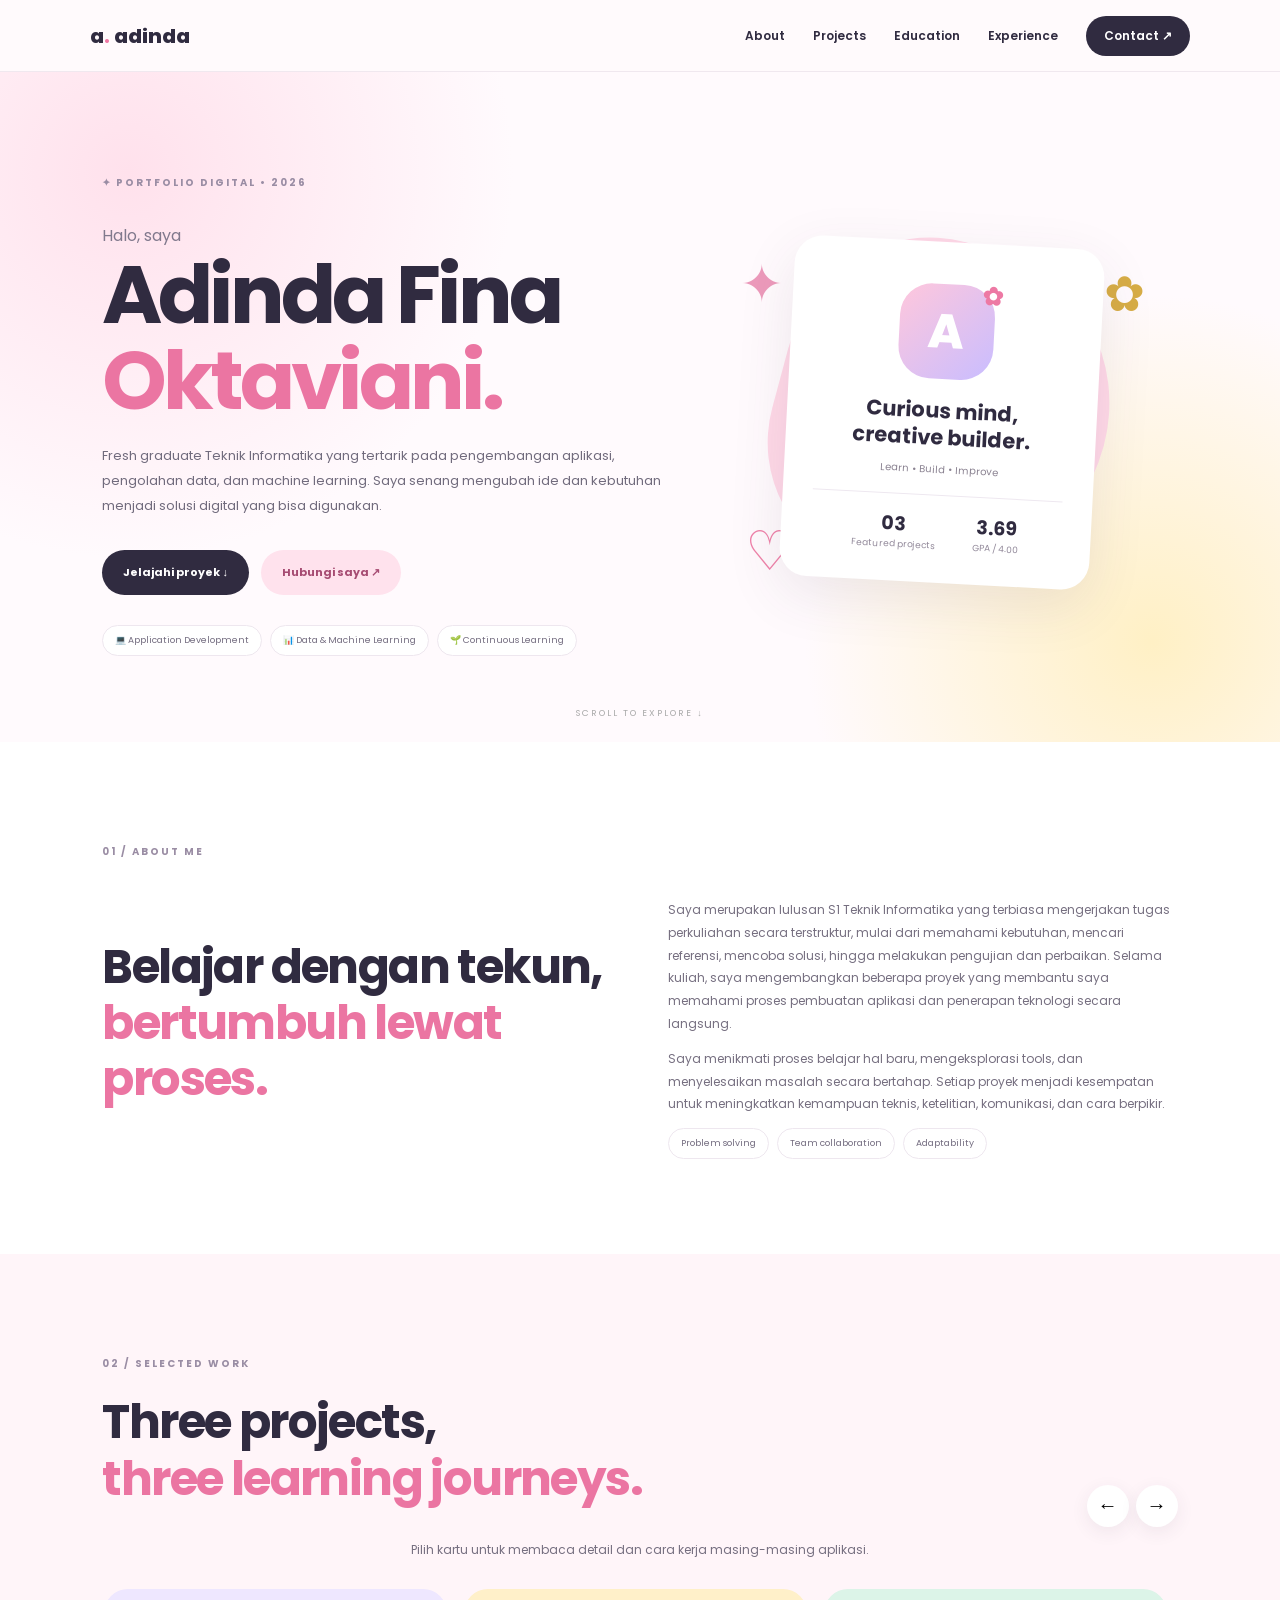
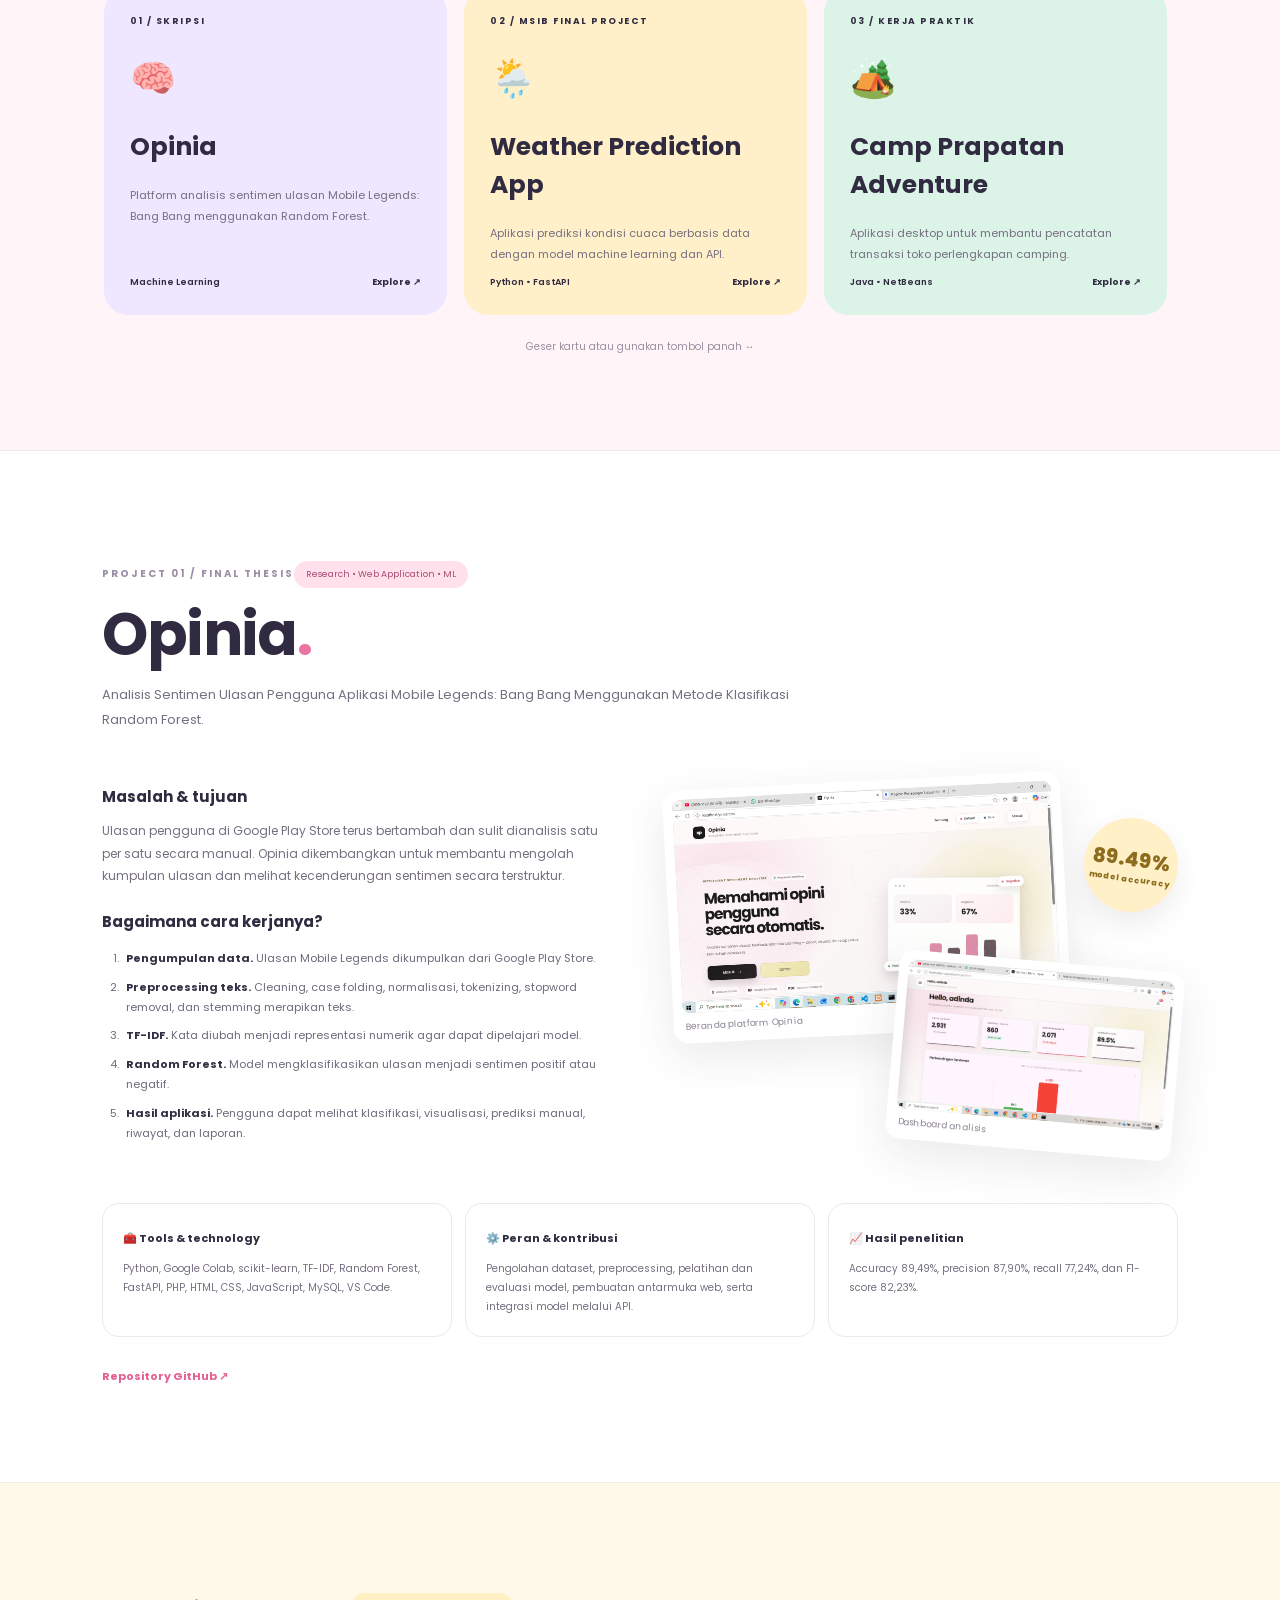
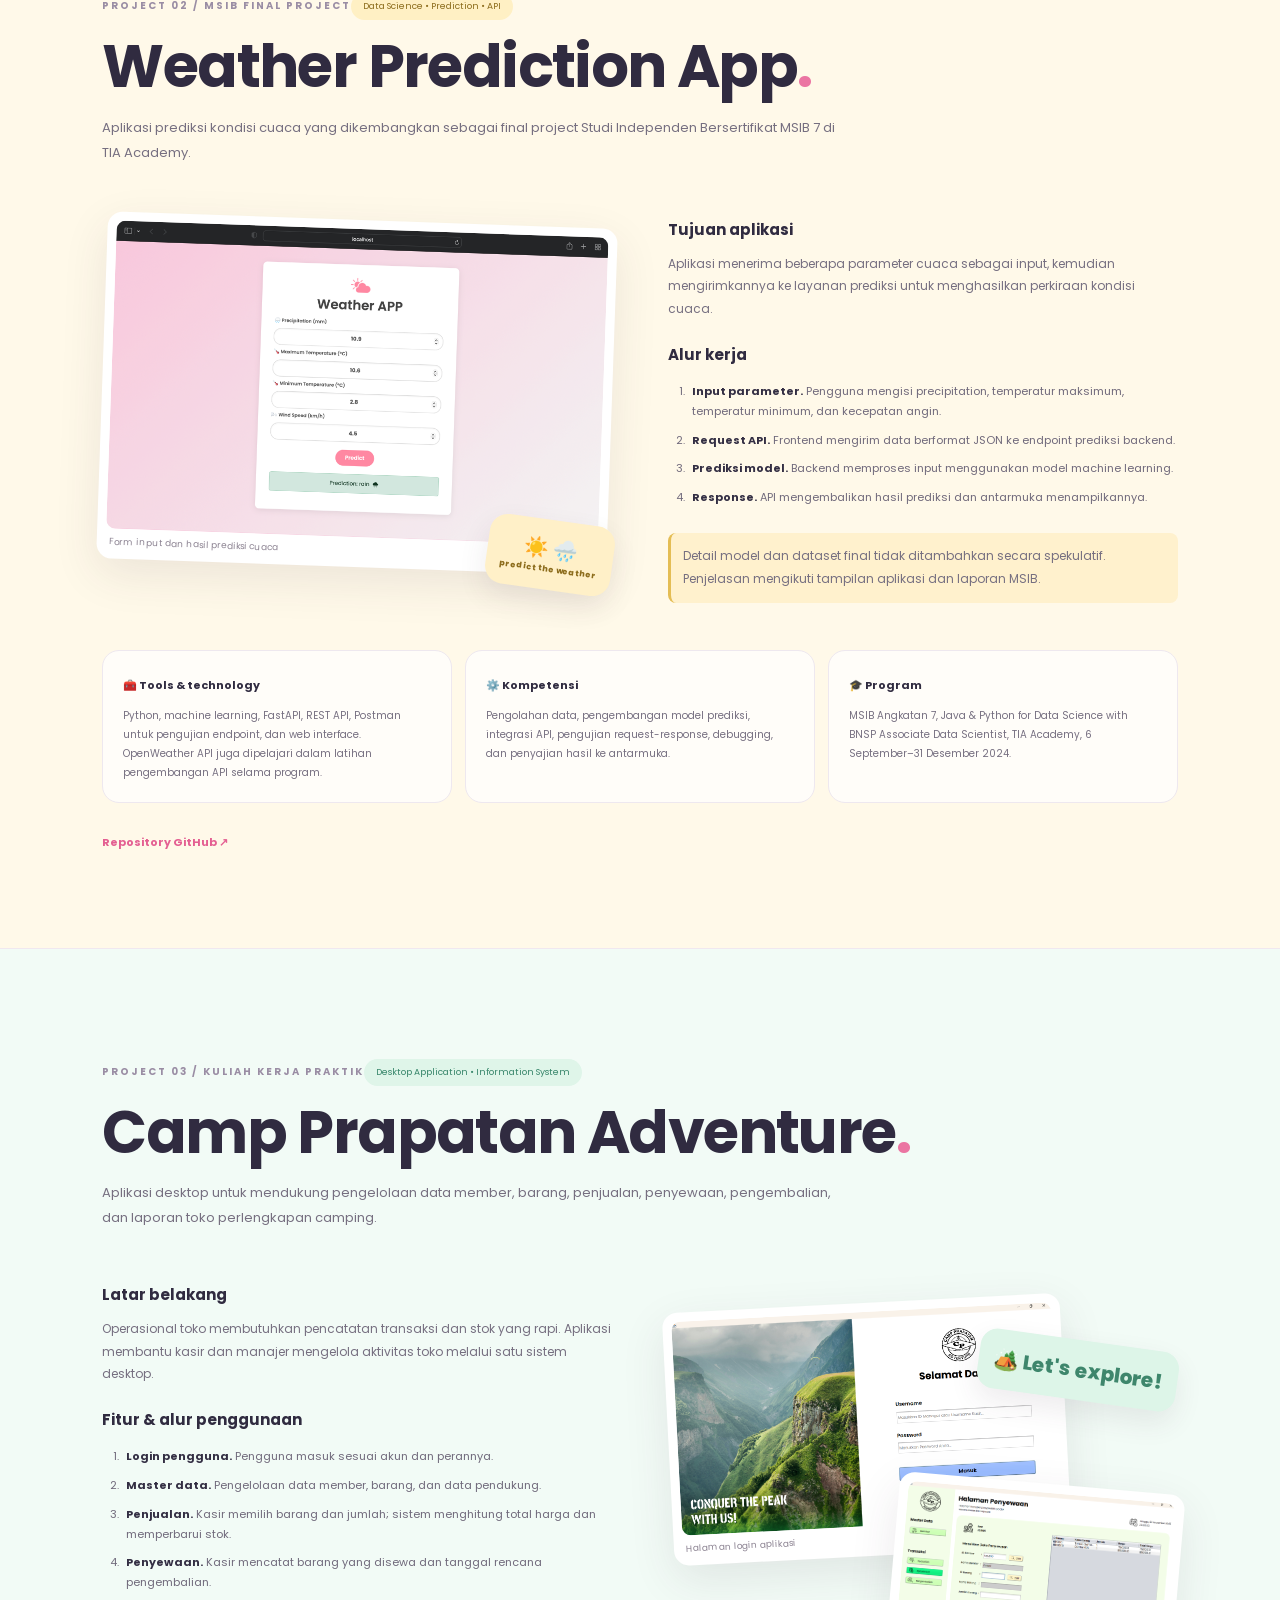
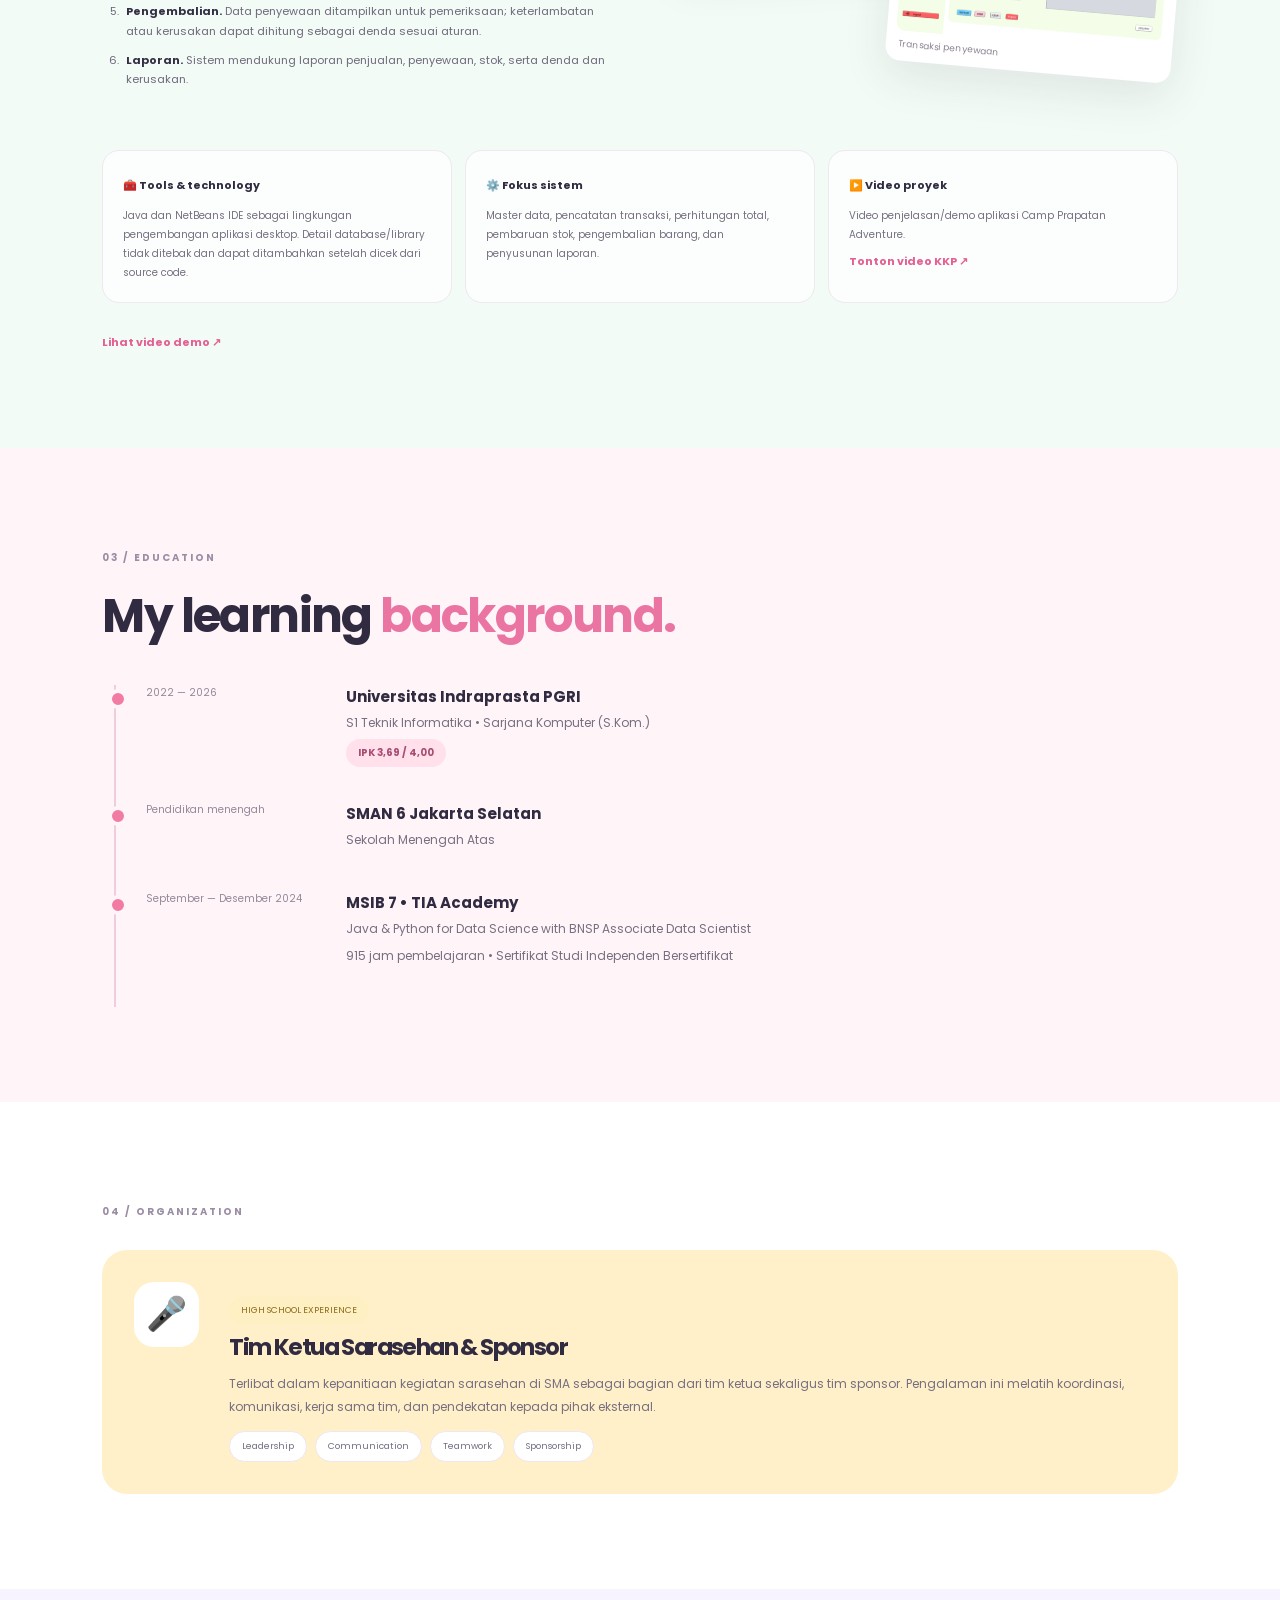
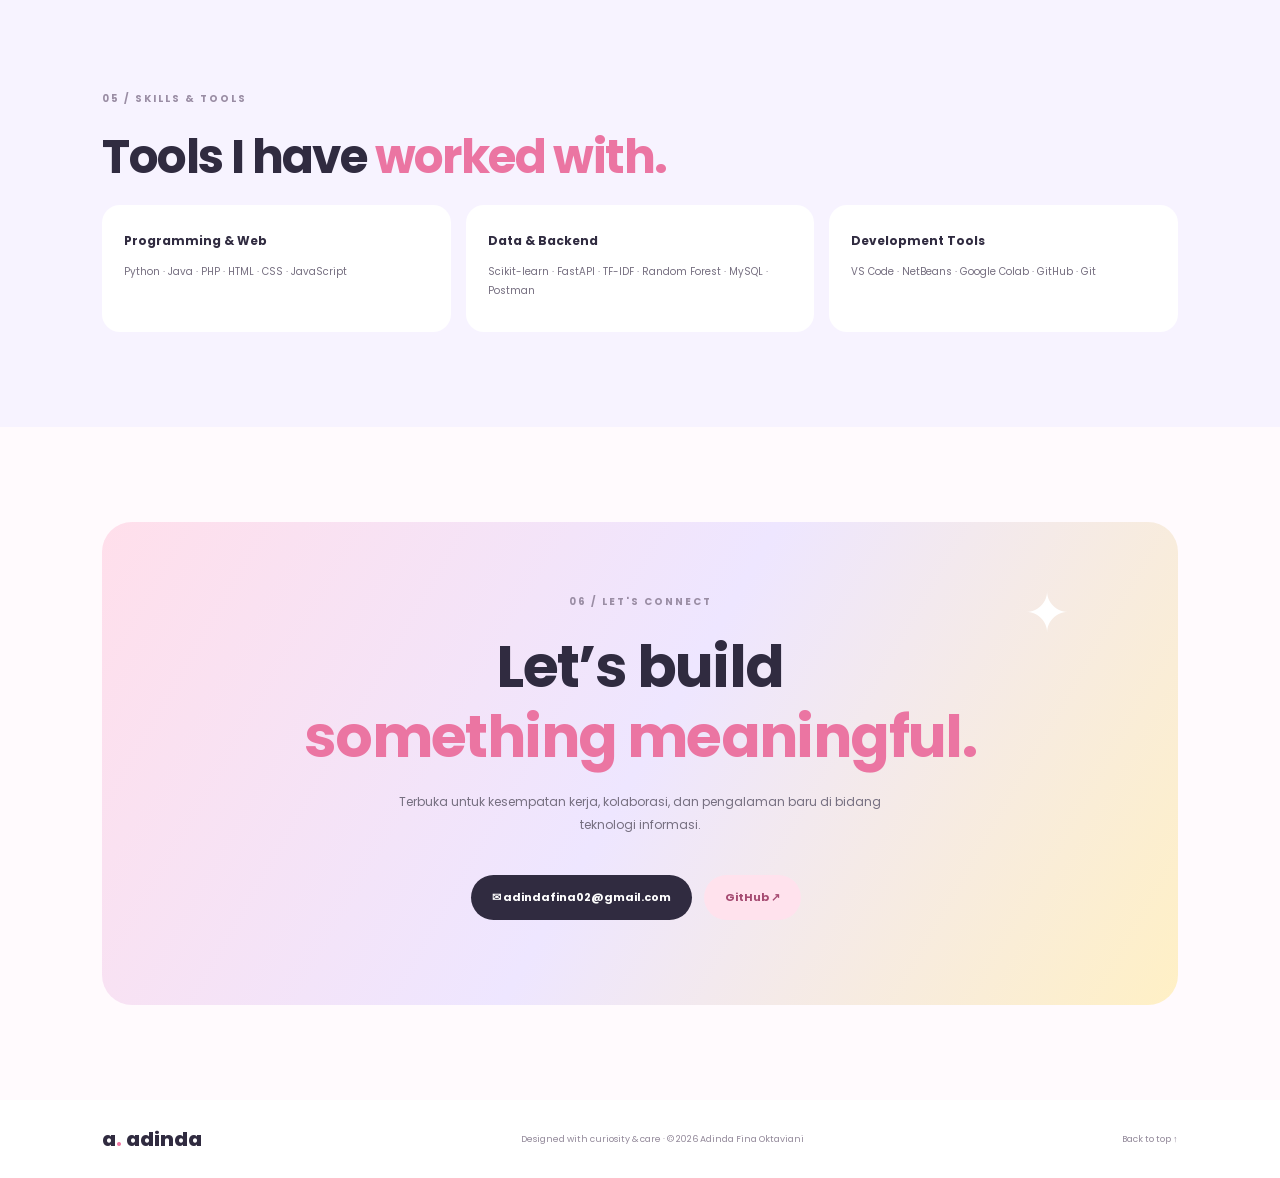
==== commit 0b1c8ed3: "Add files via upload" ====
--- a/index.html
+++ b/index.html
@@ -1,183 +1,22 @@
-<!DOCTYPE html>
-<html lang="id">
-<head>
-  <meta charset="UTF-8">
-  <meta name="viewport" content="width=device-width, initial-scale=1.0">
-  <meta name="description" content="Portofolio Adinda Fina Oktaviani, lulusan Teknik Informatika.">
-  <meta name="theme-color" content="#fff8f7">
-  <title>Adinda Fina Oktaviani | Portfolio</title>
-  <link rel="preconnect" href="https://fonts.googleapis.com">
-  <link rel="preconnect" href="https://fonts.gstatic.com" crossorigin>
-  <link href="https://fonts.googleapis.com/css2?family=DM+Sans:wght@400;500;600;700;800&family=Playfair+Display:wght@600;700&display=swap" rel="stylesheet">
-  <link rel="stylesheet" href="style.css">
-</head>
-<body>
-  <header class="site-header">
-    <nav class="navbar container" aria-label="Navigasi utama">
-      <a class="brand" href="#home">adinda<span>.</span></a>
-      <button class="menu-toggle" id="menuToggle" aria-label="Buka menu" aria-expanded="false">☰</button>
-      <div class="nav-links" id="navLinks">
-        <a href="#about">Tentang</a><a href="#education">Pendidikan</a>
-        <a href="#projects">Proyek</a><a href="#skills">Keahlian</a>
-        <a href="#contact" class="nav-cta">Hubungi saya ↗</a>
-      </div>
-    </nav>
-  </header>
-
-  <main>
-    <section class="hero container" id="home">
-      <div class="hero-copy">
-        <p class="eyebrow"><span class="eyebrow-dot"></span> PORTFOLIO • INFORMATIKA</p>
-        <h1>Halo, saya <span>Adinda Fina Oktaviani.</span></h1>
-        <p class="hero-lead">Lulusan Teknik Informatika yang tertarik pada pengolahan data, pengembangan aplikasi, dan teknologi informasi.</p>
-        <div class="hero-actions">
-          <a class="button button-primary" href="#projects">Jelajahi proyek <span>↘</span></a>
-          <a class="button button-outline" href="#contact">Hubungi saya</a>
-        </div>
-        <p class="hero-note">Terus belajar, mencoba, dan mengembangkan hal baru melalui proyek nyata.</p>
-      </div>
-      <div class="hero-visual">
-        <div class="orbit orbit-one"></div><div class="orbit orbit-two"></div>
-        <div class="profile-card">
-          <div class="profile-monogram">AF</div>
-          <p class="profile-name">Adinda Fina Oktaviani</p>
-          <p class="profile-role">Informatics · Data · Web</p>
-          <div class="mini-tags"><span>Python</span><span>MySQL</span><span>Web Development</span></div>
-          <div class="profile-stamp">OPEN TO<br>OPPORTUNITIES</div>
-        </div>
-        <span class="floating-note note-top">Curious mind ✦</span>
-        <span class="floating-note note-bottom">Build · Learn · Grow</span>
-      </div>
-    </section>
-
-    <section class="section container" id="about">
-      <div class="section-heading">
-        <p class="eyebrow">01 / KENALI SAYA</p><h2>Tentang Saya</h2>
-      </div>
-      <div class="about-grid">
-        <div class="about-panel">
-          <p>Saya memiliki latar belakang pendidikan S1 Teknik Informatika di Universitas Indraprasta PGRI. Saya pernah mengikuti Program Studi Independen Bersertifikat (MSIB) Batch 7 di TIA Academy dengan pembelajaran Java, Python, Data Science, Data Visualization, Machine Learning, dan Deep Learning.</p>
-          <p>Dalam proyek akademik, saya mengembangkan Opinia, aplikasi web untuk analisis sentimen ulasan Mobile Legends: Bang Bang menggunakan TF-IDF dan Random Forest.</p>
-        </div>
-        <div class="about-facts">
-          <div><span>Fokus</span><strong>Data & Web</strong></div>
-          <div><span>Pendidikan</span><strong>S1 Teknik Informatika</strong></div>
-          <div><span>Proyek unggulan</span><strong>Opinia</strong></div>
-        </div>
-      </div>
-    </section>
-
-    <section class="section container" id="education">
-      <div class="section-heading"><p class="eyebrow">02 / LATAR BELAKANG</p><h2>Pendidikan & Pelatihan</h2></div>
-      <div class="timeline">
-        <article class="timeline-item"><span class="timeline-dot"></span><div>
-          <p class="item-meta">2022 – 2026</p><h3>Universitas Indraprasta PGRI</h3><p>S1 Teknik Informatika</p>
-        </div></article>
-        <article class="timeline-item"><span class="timeline-dot"></span><div>
-          <p class="item-meta">September – Desember 2024</p><h3>MSIB Batch 7 • TIA Academy</h3>
-          <p>Java & Python for Data Science with BNSP Associate Data Scientist</p>
-          <p class="item-meta">Nilai kumulatif: 82,50 (Predikat A)</p>
-        </div></article>
-      </div>
-    </section>
-
-    <section class="section projects-section" id="projects">
-      <div class="container">
-        <div class="section-heading">
-          <p class="eyebrow">03 / APA YANG SAYA KERJAKAN</p><h2>Proyek Pilihan</h2>
-          <p class="section-description">Proyek akademik dan praktik pelatihan yang menjadi bagian dari proses belajar saya.</p>
-        </div>
-        <article class="project-card featured">
-          <div class="featured-copy">
-            <p class="project-number">01 / PROYEK SKRIPSI</p>
-            <h3>Opinia – Aplikasi Analisis Sentimen</h3>
-            <p>Aplikasi web untuk mengelola dataset dan menganalisis sentimen ulasan pengguna Mobile Legends: Bang Bang dari Google Play Store.</p>
-            <ul>
-              <li>Preprocessing teks dan pelabelan lexicon-based.</li>
-              <li>Ekstraksi fitur TF-IDF dan klasifikasi Random Forest.</li>
-              <li>Upload dataset, klasifikasi, prediksi manual, visualisasi, riwayat, dan laporan.</li>
-              <li>Akurasi model pada pengujian: <strong>89,49%</strong>.</li>
-            </ul>
-            <div class="tag-list"><span>Python</span><span>PHP</span><span>MySQL</span><span>TF-IDF</span><span>Random Forest</span></div>
-            <p class="project-status"><span></span> Aplikasi berjalan secara lokal · Deployment online masih dalam pengembangan</p>
-            <a class="text-link" href="https://github.com/Dind-oy/opinia-sentiment-analysis" target="_blank" rel="noreferrer">Lihat repository GitHub ↗</a>
-          </div>
-          <a class="featured-image" href="assets/opinia/opinia-beranda.png" target="_blank" rel="noreferrer" aria-label="Buka screenshot beranda Opinia">
-            <img src="assets/opinia/opinia-beranda.png" alt="Tampilan halaman beranda aplikasi Opinia">
-            <span class="image-hint">Lihat tampilan aplikasi ↗</span>
-          </a>
-        </article>
-
-        <div class="gallery-heading"><div><p class="eyebrow">OPINIA / SCREEN GALLERY</p><h3>Dokumentasi aplikasi</h3></div><p>Klik gambar untuk melihat ukuran penuh.</p></div>
-        <div class="screenshot-grid">
-          <a class="shot shot-wide" href="assets/opinia/opinia-dashboard.png" target="_blank" rel="noreferrer">
-            <img src="assets/opinia/opinia-dashboard.png" alt="Dashboard Opinia menampilkan ringkasan dataset dan akurasi model">
-            <span><strong>Dashboard</strong><small>Ringkasan data dan performa model</small></span>
-          </a>
-          <a class="shot" href="assets/opinia/opinia-klasifikasi.png" target="_blank" rel="noreferrer">
-            <img src="assets/opinia/opinia-klasifikasi.png" alt="Halaman klasifikasi sentimen Opinia">
-            <span><strong>Klasifikasi sentimen</strong><small>Hasil positif dan negatif</small></span>
-          </a>
-          <a class="shot" href="assets/opinia/opinia-visualisasi.png" target="_blank" rel="noreferrer">
-            <img src="assets/opinia/opinia-visualisasi.png" alt="Visualisasi distribusi sentimen dan evaluasi model">
-            <span><strong>Visualisasi</strong><small>Distribusi dan metrik evaluasi</small></span>
-          </a>
-          <a class="shot" href="assets/opinia/opinia-laporan.png" target="_blank" rel="noreferrer">
-            <img src="assets/opinia/opinia-laporan.png" alt="Halaman laporan analisis Opinia">
-            <span><strong>Laporan analisis</strong><small>Ringkasan hasil dan informasi analisis</small></span>
-          </a>
-          <a class="shot" href="assets/opinia/opinia-login.png" target="_blank" rel="noreferrer">
-            <img src="assets/opinia/opinia-login.png" alt="Halaman login aplikasi Opinia">
-            <span><strong>Login</strong><small>Halaman autentikasi pengguna</small></span>
-          </a>
-        </div>
-
-        <div class="project-grid secondary-projects">
-          <article class="project-card">
-            <p class="project-number">02 / MSIB • PRAKTIK</p><h3>Aplikasi Peramalan Cuaca</h3>
-            <p>Praktik membuat aplikasi peramalan suhu, kelembapan, dan kecepatan angin berbasis Flask yang dijalankan menggunakan Docker.</p>
-            <div class="tag-list"><span>Python</span><span>Flask</span><span>Docker</span></div>
-          </article>
-          <article class="project-card">
-            <p class="project-number">03 / MSIB • PRAKTIK</p><h3>CRUD MongoDB & Analisis Sentimen</h3>
-            <p>Praktik operasi CRUD pada MongoDB menggunakan PyMongo serta analisis sentimen menggunakan Streamlit.</p>
-            <div class="tag-list"><span>MongoDB</span><span>PyMongo</span><span>Streamlit</span></div>
-          </article>
-          <article class="project-card">
-            <p class="project-number">04 / MSIB • FINAL PROJECT</p><h3>Machine Learning & Integrasi Java-Python</h3>
-            <p>Praktik pemilihan dataset Kaggle, pembuatan dan perbandingan model, penyimpanan model dengan Joblib, serta menjalankan script Python dari Java menggunakan ProcessBuilder.</p>
-            <div class="tag-list"><span>Python</span><span>Java</span><span>Joblib</span><span>ProcessBuilder</span></div>
-          </article>
-          <article class="project-card">
-            <p class="project-number">05 / MSIB • PRAKTIK</p><h3>Integrasi & Pengujian API</h3>
-            <p>Demonstrasi integrasi API melalui Postman dan localhost sebagai bagian dari checkpoint proyek akhir.</p>
-            <div class="tag-list"><span>API</span><span>Postman</span></div>
-          </article>
-        </div>
-      </div>
-    </section>
-
-    <section class="section container" id="skills">
-      <div class="section-heading"><p class="eyebrow">04 / KEMAMPUAN</p><h2>Keahlian</h2></div>
-      <div class="skills-layout">
-        <div class="skill-group"><h3>Programming & Web</h3><div class="tag-list"><span>Python (dasar)</span><span>Java (dasar)</span><span>PHP (dasar)</span><span>HTML</span><span>CSS</span></div></div>
-        <div class="skill-group"><h3>Data & Tools</h3><div class="tag-list"><span>MySQL</span><span>MongoDB</span><span>Data Processing</span><span>Data Cleaning</span><span>Data Visualization</span><span>Machine Learning</span><span>Microsoft Word</span></div></div>
-        <div class="skill-group"><h3>Soft Skills</h3><div class="tag-list"><span>Problem Solving</span><span>Analytical Thinking</span><span>Attention to Detail</span><span>Time Management</span><span>Teamwork</span></div></div>
-      </div>
-    </section>
-
-    <section class="contact-section" id="contact">
-      <div class="container contact-inner">
-        <p class="eyebrow">05 / TERHUBUNG</p><h2>Mari terhubung.</h2>
-        <p>Terbuka untuk kesempatan kerja, kolaborasi, dan kesempatan belajar di bidang teknologi informasi.</p>
-        <div class="contact-actions">
-          <a class="button button-light" href="mailto:adindafina02@gmail.com">Kirim email ↗</a>
-          <a class="button button-ghost" href="https://github.com/Dind-oy/opinia-sentiment-analysis" target="_blank" rel="noreferrer">Repository Opinia ↗</a>
-        </div>
-      </div>
-    </section>
-  </main>
-  <footer class="footer"><p>© <span id="year"></span> Adinda Fina Oktaviani · Dibuat dengan HTML, CSS, dan JavaScript.</p></footer>
-  <script src="script.js"></script>
-</body>
-</html>
+<!doctype html>
+<html lang="id"><head><meta charset="utf-8"><meta name="viewport" content="width=device-width,initial-scale=1">
+<title>Adinda Fina Oktaviani | Portfolio</title><meta name="description" content="Portofolio Adinda Fina Oktaviani, Teknik Informatika">
+<link rel="preconnect" href="https://fonts.googleapis.com"><link rel="preconnect" href="https://fonts.gstatic.com" crossorigin>
+<link href="https://fonts.googleapis.com/css2?family=Poppins:wght@300;400;500;600;700;800&display=swap" rel="stylesheet"><link rel="stylesheet" href="style.css"></head><body>
+<div id="progress"></div><nav><a class="logo" href="#home">a<span>.</span> adinda</a><button id="menu">☰</button><div id="links"><a href="#about">About</a><a href="#projects">Projects</a><a href="#education">Education</a><a href="#experience">Experience</a><a class="navbtn" href="#contact">Contact ↗</a></div></nav>
+<header id="home" class="hero"><div class="hero-text reveal"><small>✦ PORTFOLIO DIGITAL • 2026</small><p>Halo, saya</p><h1>Adinda Fina<br><em>Oktaviani.</em></h1><p class="intro">Fresh graduate Teknik Informatika yang tertarik pada pengembangan aplikasi, pengolahan data, dan machine learning. Saya senang mengubah ide dan kebutuhan menjadi solusi digital yang bisa digunakan.</p><a class="button" href="#projects">Jelajahi proyek ↓</a> <a class="button pale" href="mailto:adindafina02@gmail.com">Hubungi saya ↗</a><div class="tags"><span>💻 Application Development</span><span>📊 Data & Machine Learning</span><span>🌱 Continuous Learning</span></div></div>
+<div class="hero-art reveal"><div class="orb"></div><div class="profile"><div class="avatar">A<span>✿</span></div><h2>Curious mind,<br>creative builder.</h2><p>Learn • Build • Improve</p><div class="stats"><b>03<small>Featured projects</small></b><b>3.69<small>GPA / 4.00</small></b></div></div><i class="star">✦</i><i class="flower">✿</i><i class="heart">♡</i></div><a class="scroll" href="#about">SCROLL TO EXPLORE ↓</a></header>
+<section id="about" class="section white"><small class="kicker">01 / ABOUT ME</small><div class="two"><h2>Belajar dengan tekun,<br><em>bertumbuh lewat proses.</em></h2><div><p>Saya merupakan lulusan S1 Teknik Informatika yang terbiasa mengerjakan tugas perkuliahan secara terstruktur, mulai dari memahami kebutuhan, mencari referensi, mencoba solusi, hingga melakukan pengujian dan perbaikan. Selama kuliah, saya mengembangkan beberapa proyek yang membantu saya memahami proses pembuatan aplikasi dan penerapan teknologi secara langsung.</p><p>Saya menikmati proses belajar hal baru, mengeksplorasi tools, dan menyelesaikan masalah secara bertahap. Setiap proyek menjadi kesempatan untuk meningkatkan kemampuan teknis, ketelitian, komunikasi, dan cara berpikir.</p><div class="tags"><span>Problem solving</span><span>Team collaboration</span><span>Adaptability</span></div></div></div></section>
+<section id="projects" class="section pinkbg"><small class="kicker">02 / SELECTED WORK</small><div class="heading"><h2>Three projects,<br><em>three learning journeys.</em></h2><div><button id="prev">←</button><button id="next">→</button></div></div><p class="sub">Pilih kartu untuk membaca detail dan cara kerja masing-masing aplikasi.</p><div class="slider" id="slider">
+<article class="tile t1" data-go="opinia"><span>01 / SKRIPSI</span><b>🧠</b><h3>Opinia</h3><p>Platform analisis sentimen ulasan Mobile Legends: Bang Bang menggunakan Random Forest.</p><footer>Machine Learning <strong>Explore ↗</strong></footer></article>
+<article class="tile t2" data-go="weather"><span>02 / MSIB FINAL PROJECT</span><b>🌦️</b><h3>Weather Prediction App</h3><p>Aplikasi prediksi kondisi cuaca berbasis data dengan model machine learning dan API.</p><footer>Python • FastAPI <strong>Explore ↗</strong></footer></article>
+<article class="tile t3" data-go="camp"><span>03 / KERJA PRAKTIK</span><b>🏕️</b><h3>Camp Prapatan Adventure</h3><p>Aplikasi desktop untuk membantu pencatatan transaksi toko perlengkapan camping.</p><footer>Java • NetBeans <strong>Explore ↗</strong></footer></article></div><div class="hint">Geser kartu atau gunakan tombol panah ↔</div></section>
+<section id="opinia" class="section white case"><small class="kicker">PROJECT 01 / FINAL THESIS</small><label class="pill">Research • Web Application • ML</label><h2>Opinia<em>.</em></h2><p class="lead">Analisis Sentimen Ulasan Pengguna Aplikasi Mobile Legends: Bang Bang Menggunakan Metode Klasifikasi Random Forest.</p><div class="two casegrid"><div><h3>Masalah & tujuan</h3><p>Ulasan pengguna di Google Play Store terus bertambah dan sulit dianalisis satu per satu secara manual. Opinia dikembangkan untuk membantu mengolah kumpulan ulasan dan melihat kecenderungan sentimen secara terstruktur.</p><h3>Bagaimana cara kerjanya?</h3><ol><li><b>Pengumpulan data.</b> Ulasan Mobile Legends dikumpulkan dari Google Play Store.</li><li><b>Preprocessing teks.</b> Cleaning, case folding, normalisasi, tokenizing, stopword removal, dan stemming merapikan teks.</li><li><b>TF-IDF.</b> Kata diubah menjadi representasi numerik agar dapat dipelajari model.</li><li><b>Random Forest.</b> Model mengklasifikasikan ulasan menjadi sentimen positif atau negatif.</li><li><b>Hasil aplikasi.</b> Pengguna dapat melihat klasifikasi, visualisasi, prediksi manual, riwayat, dan laporan.</li></ol></div><div class="gallery"><figure class="shot big"><img src="assets/opinia/opinia-beranda.png" alt="Beranda Opinia"><figcaption>Beranda platform Opinia</figcaption></figure><figure class="shot smallshot"><img src="assets/opinia/opinia-dashboard.png" alt="Dashboard Opinia"><figcaption>Dashboard analisis</figcaption></figure><div class="sticker">89.49%<small>model accuracy</small></div></div></div>
+<div class="facts"><div><b>🧰 Tools & technology</b><p>Python, Google Colab, scikit-learn, TF-IDF, Random Forest, FastAPI, PHP, HTML, CSS, JavaScript, MySQL, VS Code.</p></div><div><b>⚙️ Peran & kontribusi</b><p>Pengolahan dataset, preprocessing, pelatihan dan evaluasi model, pembuatan antarmuka web, serta integrasi model melalui API.</p></div><div><b>📈 Hasil penelitian</b><p>Accuracy 89,49%, precision 87,90%, recall 77,24%, dan F1-score 82,23%.</p></div></div><a class="link" href="https://github.com/Dind-oy/opinia-sentiment-analysis" target="_blank">Repository GitHub ↗</a></section>
+<section id="weather" class="section yellowbg case"><small class="kicker">PROJECT 02 / MSIB FINAL PROJECT</small><label class="pill yellowpill">Data Science • Prediction • API</label><h2>Weather Prediction App<em>.</em></h2><p class="lead">Aplikasi prediksi kondisi cuaca yang dikembangkan sebagai final project Studi Independen Bersertifikat MSIB 7 di TIA Academy.</p><div class="two casegrid"><div class="gallery weatherpic"><figure class="shot"><img src="assets/weather/weather-app.png" alt="Weather Prediction App"><figcaption>Form input dan hasil prediksi cuaca</figcaption></figure><div class="sticker sun">☀️ 🌧️<small>predict the weather</small></div></div><div><h3>Tujuan aplikasi</h3><p>Aplikasi menerima beberapa parameter cuaca sebagai input, kemudian mengirimkannya ke layanan prediksi untuk menghasilkan perkiraan kondisi cuaca.</p><h3>Alur kerja</h3><ol><li><b>Input parameter.</b> Pengguna mengisi precipitation, temperatur maksimum, temperatur minimum, dan kecepatan angin.</li><li><b>Request API.</b> Frontend mengirim data berformat JSON ke endpoint prediksi backend.</li><li><b>Prediksi model.</b> Backend memproses input menggunakan model machine learning.</li><li><b>Response.</b> API mengembalikan hasil prediksi dan antarmuka menampilkannya.</li></ol><p class="note">Detail model dan dataset final tidak ditambahkan secara spekulatif. Penjelasan mengikuti tampilan aplikasi dan laporan MSIB.</p></div></div><div class="facts"><div><b>🧰 Tools & technology</b><p>Python, machine learning, FastAPI, REST API, Postman untuk pengujian endpoint, dan web interface. OpenWeather API juga dipelajari dalam latihan pengembangan API selama program.</p></div><div><b>⚙️ Kompetensi</b><p>Pengolahan data, pengembangan model prediksi, integrasi API, pengujian request-response, debugging, dan penyajian hasil ke antarmuka.</p></div><div><b>🎓 Program</b><p>MSIB Angkatan 7, Java & Python for Data Science with BNSP Associate Data Scientist, TIA Academy, 6 September–31 Desember 2024.</p></div></div><a class="link" href="https://github.com/Dind-oy/weather-prediction" target="_blank">Repository GitHub ↗</a></section>
+<section id="camp" class="section greenbg case"><small class="kicker">PROJECT 03 / KULIAH KERJA PRAKTIK</small><label class="pill greenpill">Desktop Application • Information System</label><h2>Camp Prapatan Adventure<em>.</em></h2><p class="lead">Aplikasi desktop untuk mendukung pengelolaan data member, barang, penjualan, penyewaan, pengembalian, dan laporan toko perlengkapan camping.</p><div class="two casegrid"><div><h3>Latar belakang</h3><p>Operasional toko membutuhkan pencatatan transaksi dan stok yang rapi. Aplikasi membantu kasir dan manajer mengelola aktivitas toko melalui satu sistem desktop.</p><h3>Fitur & alur penggunaan</h3><ol><li><b>Login pengguna.</b> Pengguna masuk sesuai akun dan perannya.</li><li><b>Master data.</b> Pengelolaan data member, barang, dan data pendukung.</li><li><b>Penjualan.</b> Kasir memilih barang dan jumlah; sistem menghitung total harga dan memperbarui stok.</li><li><b>Penyewaan.</b> Kasir mencatat barang yang disewa dan tanggal rencana pengembalian.</li><li><b>Pengembalian.</b> Data penyewaan ditampilkan untuk pemeriksaan; keterlambatan atau kerusakan dapat dihitung sebagai denda sesuai aturan.</li><li><b>Laporan.</b> Sistem mendukung laporan penjualan, penyewaan, stok, serta denda dan kerusakan.</li></ol></div><div class="gallery campgallery"><figure class="shot big"><img src="assets/kkp/login-camp-prapatan.png" alt="Login Camp Prapatan"><figcaption>Halaman login aplikasi</figcaption></figure><figure class="shot smallshot"><img src="assets/kkp/halaman-penyewaan.png" alt="Halaman penyewaan"><figcaption>Transaksi penyewaan</figcaption></figure><div class="sticker campsticker">🏕️ Let's explore!</div></div></div><div class="facts"><div><b>🧰 Tools & technology</b><p>Java dan NetBeans IDE sebagai lingkungan pengembangan aplikasi desktop. Detail database/library tidak ditebak dan dapat ditambahkan setelah dicek dari source code.</p></div><div><b>⚙️ Fokus sistem</b><p>Master data, pencatatan transaksi, perhitungan total, pembaruan stok, pengembalian barang, dan penyusunan laporan.</p></div><div><b>▶️ Video proyek</b><p>Video penjelasan/demo aplikasi Camp Prapatan Adventure.</p><a class="link" href="https://youtu.be/ZwshiTNInHM?si=2uUobMKDS2SdKaEZ" target="_blank">Tonton video KKP ↗</a></div></div><a class="link" href="https://youtu.be/ZwshiTNInHM?si=2uUobMKDS2SdKaEZ" target="_blank">Lihat video demo ↗</a></section>
+<section id="education" class="section pinkbg"><small class="kicker">03 / EDUCATION</small><h2>My learning <em>background.</em></h2><div class="timeline"><article><small>2022 — 2026</small><div><h3>Universitas Indraprasta PGRI</h3><p>S1 Teknik Informatika • Sarjana Komputer (S.Kom.)</p><b class="gpa">IPK 3,69 / 4,00</b></div></article><article><small>Pendidikan menengah</small><div><h3>SMAN 6 Jakarta Selatan</h3><p>Sekolah Menengah Atas</p></div></article><article><small>September — Desember 2024</small><div><h3>MSIB 7 • TIA Academy</h3><p>Java & Python for Data Science with BNSP Associate Data Scientist</p><p>915 jam pembelajaran • Sertifikat Studi Independen Bersertifikat</p></div></article></div></section>
+<section id="experience" class="section white"><small class="kicker">04 / ORGANIZATION</small><div class="org"><div>🎤</div><article><label class="pill yellowpill">HIGH SCHOOL EXPERIENCE</label><h2>Tim Ketua Sarasehan & Sponsor</h2><p>Terlibat dalam kepanitiaan kegiatan sarasehan di SMA sebagai bagian dari tim ketua sekaligus tim sponsor. Pengalaman ini melatih koordinasi, komunikasi, kerja sama tim, dan pendekatan kepada pihak eksternal.</p><div class="tags"><span>Leadership</span><span>Communication</span><span>Teamwork</span><span>Sponsorship</span></div></article></div></section>
+<section class="section lilac"><small class="kicker">05 / SKILLS & TOOLS</small><h2>Tools I have <em>worked with.</em></h2><div class="skillgrid"><div><b>Programming & Web</b><p>Python · Java · PHP · HTML · CSS · JavaScript</p></div><div><b>Data & Backend</b><p>Scikit-learn · FastAPI · TF-IDF · Random Forest · MySQL · Postman</p></div><div><b>Development Tools</b><p>VS Code · NetBeans · Google Colab · GitHub · Git</p></div></div></section>
+<section id="contact" class="section"><div class="contact"><small class="kicker">06 / LET'S CONNECT</small><h2>Let’s build<br><em>something meaningful.</em></h2><p>Terbuka untuk kesempatan kerja, kolaborasi, dan pengalaman baru di bidang teknologi informasi.</p><a class="button" href="mailto:adindafina02@gmail.com">✉ adindafina02@gmail.com</a> <a class="button pale" href="https://github.com/Dind-oy" target="_blank">GitHub ↗</a><span class="contactstar">✦</span></div></section>
+<footer><a class="logo" href="#home">a<span>.</span> adinda</a><small>Designed with curiosity & care · © 2026 Adinda Fina Oktaviani</small><a href="#home">Back to top ↑</a></footer><script src="script.js"></script></body></html>
--- a/style.css
+++ b/style.css
@@ -1,9 +1 @@
-:root{--ink:#29252b;--muted:#766d77;--pink:#d9799c;--pink-dark:#b9577d;--pink-soft:#fbeaf1;--cream:#fffaf8;--yellow:#f5e9ae;--line:#efdae3;--white:#fff;--shadow:0 18px 50px rgba(111,65,85,.09)}
-*{box-sizing:border-box}html{scroll-behavior:smooth;scroll-padding-top:90px}body{margin:0;font-family:"DM Sans",sans-serif;color:var(--ink);background:radial-gradient(ellipse at 0 12%,#fbe9f0 0,transparent 34%),radial-gradient(ellipse at 100% 30%,#fbf4d9 0,transparent 30%),var(--cream);line-height:1.7}a{color:inherit;text-decoration:none}.container{width:min(1120px,calc(100% - 44px));margin:0 auto}
-.site-header{position:sticky;top:0;z-index:20;background:rgba(255,250,248,.9);backdrop-filter:blur(14px);border-bottom:1px solid rgba(239,218,227,.8)}.navbar{min-height:74px;display:flex;align-items:center;justify-content:space-between}.brand{font-family:"Playfair Display",serif;font-size:1.7rem;font-weight:700;letter-spacing:-.04em}.brand span,.hero h1 span{color:var(--pink-dark)}.nav-links{display:flex;align-items:center;gap:28px;font-size:.9rem;color:var(--muted)}.nav-links a:hover{color:var(--pink-dark)}.nav-cta{padding:9px 17px;border-radius:99px;background:var(--pink-soft);color:var(--pink-dark)!important}.menu-toggle{display:none;border:0;background:none;font-size:1.5rem;color:var(--ink)}
-.hero{min-height:610px;display:grid;grid-template-columns:1.1fr .9fr;align-items:center;gap:65px;padding-top:55px;padding-bottom:75px}.eyebrow{color:var(--pink-dark);font-size:.7rem;letter-spacing:.17em;font-weight:800;margin-bottom:13px}.eyebrow-dot{display:inline-block;width:8px;height:8px;background:#83a58a;border-radius:50%;margin-right:7px}h1,h2{font-family:"Playfair Display",serif;line-height:1.13}h1{font-size:clamp(2.8rem,5.3vw,4.7rem);letter-spacing:-.045em;margin:0 0 22px}.hero-lead{max-width:590px;color:var(--muted);font-size:1.08rem}.hero-actions{display:flex;gap:12px;flex-wrap:wrap;margin-top:28px}.button{display:inline-flex;align-items:center;justify-content:center;gap:12px;padding:12px 21px;border-radius:99px;font-weight:700;font-size:.9rem;transition:.2s}.button:hover{transform:translateY(-2px)}.button-primary{color:white;background:var(--ink);box-shadow:0 9px 22px rgba(41,37,43,.16)}.button-outline{border:1px solid var(--line);background:white}.hero-note{margin-top:25px;color:#9b8d96;font-size:.82rem}
-.hero-visual{position:relative;min-height:420px;display:grid;place-items:center}.orbit{position:absolute;border:1px solid rgba(217,121,156,.2);border-radius:50%}.orbit-one{width:360px;height:360px}.orbit-two{width:440px;height:440px;border-color:rgba(227,205,132,.25)}.profile-card{position:relative;width:min(340px,85%);padding:35px 25px 30px;text-align:center;border:1px solid var(--line);border-radius:28px;background:rgba(255,255,255,.88);box-shadow:0 25px 70px rgba(111,65,85,.14);transform:rotate(2deg)}.profile-monogram{width:142px;height:142px;margin:0 auto 20px;display:grid;place-items:center;border-radius:50%;background:linear-gradient(135deg,#f8dce8,#f7edc7);color:var(--pink-dark);font-family:"Playfair Display",serif;font-size:3.4rem}.profile-name{font-weight:800;margin-bottom:0}.profile-role{color:var(--muted);font-size:.85rem;margin-bottom:0}.mini-tags,.tag-list{display:flex;flex-wrap:wrap;gap:8px}.mini-tags{justify-content:center;margin-top:18px}.mini-tags span,.tag-list span{padding:5px 11px;border-radius:99px;background:var(--pink-soft);color:var(--pink-dark);font-size:.73rem;font-weight:700}.profile-stamp{position:absolute;right:-25px;bottom:22px;padding:10px 14px;border-radius:14px;background:var(--yellow);font-size:.6rem;line-height:1.35;font-weight:800;letter-spacing:.1em;transform:rotate(-8deg)}.floating-note{position:absolute;padding:9px 14px;border:1px solid var(--line);border-radius:99px;background:white;box-shadow:var(--shadow);font-size:.75rem;font-weight:700;color:var(--muted)}.note-top{top:50px;right:2%}.note-bottom{bottom:45px;left:0}
-.section{padding-top:72px;padding-bottom:28px}.section-heading{margin-bottom:28px}h2{font-size:clamp(2rem,4vw,2.8rem);margin:0 0 8px}.about-grid{display:grid;grid-template-columns:1.5fr .8fr;gap:18px}.about-panel,.about-facts,.skill-group,.project-card{background:rgba(255,255,255,.82);border:1px solid var(--line);border-radius:20px;box-shadow:var(--shadow)}.about-panel{padding:28px 32px;color:var(--muted)}.about-panel p:last-child{margin-bottom:0}.about-facts{padding:15px 23px;display:grid;align-content:center}.about-facts div{padding:11px 0;border-bottom:1px solid var(--line)}.about-facts div:last-child{border:0}.about-facts span{display:block;color:#9b8d96;font-size:.75rem}.about-facts strong{font-size:.95rem}.timeline{border-left:2px solid var(--line);margin-left:8px;padding-left:27px}.timeline-item{position:relative;padding:0 0 25px}.timeline-dot{position:absolute;left:-35px;top:7px;width:14px;height:14px;border-radius:50%;background:var(--pink);border:3px solid var(--pink-soft)}.timeline-item h3,.project-card h3{margin:0 0 5px;font-size:1.08rem}.timeline-item p{margin-bottom:3px;color:var(--muted)}.item-meta,.project-number{color:var(--pink-dark)!important;font-size:.73rem;font-weight:800;letter-spacing:.07em}.projects-section{margin-top:45px;padding:75px 0 80px;background:linear-gradient(135deg,rgba(251,234,241,.72),rgba(255,250,248,.85) 55%,rgba(250,243,214,.6));border-top:1px solid var(--line);border-bottom:1px solid var(--line)}.section-description{color:var(--muted)}.project-card{padding:25px}.project-card p,.project-card li{color:var(--muted);font-size:.91rem}.project-card ul{padding-left:19px}.project-card li{margin:5px 0}.featured{display:grid;grid-template-columns:1.05fr .95fr;gap:28px;padding:28px;background:rgba(255,255,255,.9)}.featured h3{font-family:"Playfair Display",serif;font-size:1.85rem;line-height:1.2;margin:0 0 12px}.tag-list{margin-top:15px}.project-status{display:flex;align-items:center;gap:8px;margin:18px 0 10px;font-size:.78rem!important}.project-status span{width:8px;height:8px;border-radius:50%;background:#83a58a;flex:none}.text-link{font-size:.85rem;font-weight:800;color:var(--pink-dark)}.featured-image{position:relative;align-self:center;overflow:hidden;border-radius:16px;border:1px solid var(--line);box-shadow:var(--shadow)}.featured-image img{display:block;width:100%;height:100%;min-height:245px;object-fit:cover;object-position:top}.image-hint{position:absolute;right:12px;bottom:12px;padding:8px 12px;border-radius:99px;background:rgba(41,37,43,.85);color:white;font-size:.72rem;font-weight:700}
-.gallery-heading{display:flex;align-items:end;justify-content:space-between;gap:20px;margin:45px 0 18px}.gallery-heading h3{font-family:"Playfair Display",serif;font-size:1.55rem;margin:0}.gallery-heading>p{color:var(--muted);font-size:.8rem;margin:0}.screenshot-grid{display:grid;grid-template-columns:repeat(2,1fr);gap:16px}.shot{position:relative;display:block;overflow:hidden;border-radius:17px;border:1px solid var(--line);background:white;box-shadow:var(--shadow);min-height:210px}.shot-wide{grid-column:1/-1}.shot img{display:block;width:100%;height:100%;max-height:390px;object-fit:cover;object-position:top;transition:transform .35s}.shot:hover img{transform:scale(1.025)}.shot>span{position:absolute;left:12px;bottom:12px;display:block;padding:9px 13px;border-radius:12px;background:rgba(255,255,255,.94);box-shadow:0 4px 18px rgba(0,0,0,.08)}.shot strong,.shot small{display:block}.shot strong{font-size:.83rem}.shot small{font-size:.7rem;color:var(--muted)}.secondary-projects{display:grid;grid-template-columns:repeat(2,1fr);gap:16px;margin-top:28px}.skills-layout{display:grid;grid-template-columns:repeat(3,1fr);gap:16px}.skill-group{padding:22px}.skill-group h3{font-size:.98rem}.contact-section{margin-top:85px;padding:75px 0;background:#493744;color:white;text-align:center}.contact-inner{max-width:650px}.contact-section .eyebrow{color:#f2b7cd}.contact-section h2{font-size:clamp(2.4rem,5vw,3.5rem)}.contact-section p{color:#e4d6df}.contact-actions{display:flex;justify-content:center;gap:10px;flex-wrap:wrap}.button-light{margin-top:12px;color:#513b49;background:white}.button-ghost{margin-top:12px;color:white;border:1px solid rgba(255,255,255,.4)}.contact-hint{margin-top:15px;font-size:.75rem}.footer{padding:22px 15px;text-align:center;color:#948791;font-size:.78rem}.footer p{margin:0}
-@media(max-width:800px){.menu-toggle{display:block}.nav-links{display:none;position:absolute;top:73px;left:0;right:0;padding:20px;flex-direction:column;gap:15px;background:var(--cream);border-bottom:1px solid var(--line)}.nav-links.open{display:flex}.hero{min-height:auto;grid-template-columns:1fr;gap:25px;padding-top:55px}.hero-visual{min-height:390px}.about-grid,.featured{grid-template-columns:1fr}.featured-image img{max-height:300px}.skills-layout{grid-template-columns:1fr}.gallery-heading{align-items:start;flex-direction:column}}
-@media(max-width:560px){.container{width:min(100% - 30px,1120px)}.hero{padding-bottom:35px}.hero-visual{min-height:340px}.orbit-one{width:290px;height:290px}.orbit-two{width:340px;height:340px}.profile-card{width:285px;padding:26px 17px}.profile-monogram{width:120px;height:120px}.note-top{right:-2%}.note-bottom{left:-2%}.section{padding-top:55px}.screenshot-grid,.secondary-projects{grid-template-columns:1fr}.shot-wide{grid-column:auto}.shot{min-height:180px}.shot img{max-height:250px}.projects-section{padding:55px 0}.contact-section{margin-top:55px}}
+*{box-sizing:border-box}html{scroll-behavior:smooth;scroll-padding-top:90px}body{margin:0;color:#302b40;background:#fffafd;font-family:Poppins,sans-serif;overflow-x:hidden}a{color:inherit;text-decoration:none}#progress{height:4px;position:fixed;top:0;left:0;width:0;background:linear-gradient(90deg,#ff79aa,#a89aff,#ffda75);z-index:100}nav{height:72px;position:sticky;top:0;z-index:50;background:#fffafceF;backdrop-filter:blur(14px);display:flex;align-items:center;justify-content:space-between;padding:0 7%;border-bottom:1px solid #f0e8ef}.logo{font-size:20px;font-weight:800}.logo span{color:#f078a4}#links{display:flex;gap:28px;align-items:center;font-size:12px;font-weight:600}#links a:hover,.link{color:#e45f92}.navbtn{background:#302b40;color:white;padding:11px 18px;border-radius:30px}#menu{display:none}.hero{min-height:670px;padding:85px 8% 75px;display:grid;grid-template-columns:1.1fr .9fr;align-items:center;gap:30px;position:relative;background:radial-gradient(circle at 10% 15%,#ffe1ec,transparent 30%),radial-gradient(circle at 90% 85%,#fff0c5,transparent 27%),#fffafd}.hero-text>small,.kicker{font-size:10px;letter-spacing:2px;font-weight:700;color:#9a8da4}.hero-text>p:first-of-type{color:#81798d;margin:30px 0 0}.hero h1{font-size:clamp(48px,6.4vw,82px);line-height:1.05;letter-spacing:-4px;margin:4px 0 20px}.hero h1 em,h2 em{font-style:normal;color:#eb75a2}.intro{max-width:570px;color:#716b7d;font-size:13px;line-height:1.9}.button{display:inline-block;padding:14px 21px;border-radius:30px;background:#302b40;color:white;font-size:11px;font-weight:700;margin:18px 8px 20px 0;transition:.25s}.button:hover{transform:translateY(-4px);box-shadow:0 9px 22px #33243a22}.button.pale{background:#ffe2ed;color:#a64b72}.tags{display:flex;gap:8px;flex-wrap:wrap;margin-top:10px}.tags span{font-size:9px;padding:8px 12px;border:1px solid #eee7ef;background:#fff;border-radius:30px;color:#746d80}.hero-art{height:440px;display:grid;place-items:center;position:relative}.orb{position:absolute;width:330px;height:340px;border-radius:48% 52% 58% 42%;background:#ffd9e8;transform:rotate(15deg)}.profile{z-index:2;background:white;border-radius:28px;padding:30px;width:310px;text-align:center;box-shadow:0 18px 55px #51384a1a;transform:rotate(3deg)}.avatar{width:95px;height:95px;border-radius:32px;background:linear-gradient(135deg,#ffc7dc,#c9bdff);margin:12px auto 18px;display:grid;place-items:center;font-size:48px;font-weight:800;color:white;position:relative}.avatar span{position:absolute;right:-8px;top:-8px;color:#ed79a4;font-size:25px}.profile h2{font-size:21px;line-height:1.3;margin:0}.profile p{font-size:10px;color:#8a8291}.stats{border-top:1px solid #eee8f0;margin-top:17px;padding-top:15px;display:flex;justify-content:center;gap:38px}.stats b{font-size:19px}.stats small{display:block;font-size:9px;color:#92899a;font-weight:400}.star,.flower,.heart{position:absolute;font-style:normal;animation:float 4s ease-in-out infinite}.star{top:12%;left:7%;font-size:52px;color:#ec9abb}.flower{top:15%;right:7%;font-size:49px;color:#d7ad46;animation-delay:1s}.heart{bottom:9%;left:8%;font-size:55px;color:#ef82a9;animation-delay:2s}.scroll{position:absolute;bottom:22px;left:50%;transform:translateX(-50%);font-size:9px;letter-spacing:2px;color:#aaa}.section{padding:95px 8%;position:relative}.white{background:white}.pinkbg{background:#fff5f9}.yellowbg{background:#fff9e9}.greenbg{background:#f2fbf6}.lilac{background:#f7f3ff}.two{display:grid;grid-template-columns:1fr 1fr;gap:55px;align-items:center;margin-top:25px}.section h2{font-size:clamp(30px,4vw,47px);line-height:1.2;letter-spacing:-1.6px;margin:20px 0}.section p{font-size:12px;line-height:1.9;color:#766f80}.heading{display:flex;justify-content:space-between;align-items:end}.heading button{border:0;border-radius:50%;width:42px;height:42px;background:white;box-shadow:0 5px 18px #44334a14;font-size:20px;cursor:pointer;margin-left:7px}.sub,.hint{text-align:center;color:#9a91a0;font-size:10px}.slider{display:grid;grid-auto-flow:column;grid-auto-columns:32%;gap:17px;overflow-x:auto;scroll-snap-type:x mandatory;padding:15px 2px 24px;scrollbar-width:thin}.tile{min-height:320px;padding:26px;border-radius:24px;scroll-snap-align:start;cursor:pointer;transition:.25s;display:flex;flex-direction:column}.tile:hover{transform:translateY(-8px)}.t1{background:#eee7ff}.t2{background:#fff0c9}.t3{background:#dcf4e8}.tile>span{font-size:9px;letter-spacing:1.5px;font-weight:700}.tile>b{font-size:37px;margin:22px 0}.tile h3{font-size:25px;margin:0 0 8px}.tile p{font-size:11px}.tile footer{margin-top:auto;display:flex;justify-content:space-between;font-size:9px;font-weight:600}.case{border-top:1px solid #f0e8ef}.pill{display:inline-block;background:#ffe0eb;color:#a84c74;padding:7px 12px;border-radius:30px;font-size:9px;margin-top:15px}.yellowpill{background:#fff0c4;color:#8d6d1d}.greenpill{background:#dff5e9;color:#38866b}.case h2{font-size:clamp(38px,5vw,59px);margin:12px 0}.lead{max-width:740px;font-size:13px!important}.casegrid{margin-top:30px}.case h3{font-size:15px;margin:22px 0 8px}.case ol{padding-left:20px}.case li{font-size:11px;line-height:1.8;color:#70697b;padding:0 0 9px 4px}.case li b{color:#332e43}.gallery{position:relative;min-height:370px}.shot{margin:0;padding:9px;background:white;border-radius:15px;box-shadow:0 15px 45px #4333491a;position:absolute;overflow:hidden}.shot img{display:block;width:100%;height:auto;border-radius:9px}.shot figcaption{font-size:9px;color:#8b8291;padding:7px 3px 1px}.big{width:78%;top:0;left:0;transform:rotate(-3deg);z-index:1}.smallshot{width:56%;right:0;bottom:0;transform:rotate(5deg);z-index:2}.sticker{position:absolute;right:0;top:10%;z-index:3;background:#fff0c8;color:#8d6d1d;border-radius:50%;width:94px;height:94px;display:grid;place-content:center;text-align:center;font-size:20px;font-weight:800;box-shadow:0 12px 28px #47364b18;transform:rotate(8deg)}.sticker small{display:block;font-size:8px}.weatherpic .shot{position:relative;width:100%;transform:rotate(2deg)}.weatherpic img{max-height:340px;object-fit:contain}.sun{width:auto;height:auto;border-radius:18px;padding:14px;top:auto;bottom:0}.note{background:#fff1cd;padding:12px;border-left:3px solid #e4bd54;border-radius:8px}.facts{display:grid;grid-template-columns:repeat(3,1fr);gap:13px;margin:35px 0 22px}.facts>div{padding:20px;background:#ffffffb8;border:1px solid #eee8ef;border-radius:17px}.facts b{font-size:11px}.facts p{font-size:10px;margin-bottom:0}.link{display:inline-block;font-size:11px;font-weight:700;margin:9px 16px 0 0}.campsticker{width:auto;height:auto;border-radius:17px;padding:15px;background:#ddf5e8;color:#3e866c}.timeline{margin:40px 0 0 12px;border-left:2px solid #f0cddd;padding-left:30px}.timeline article{display:grid;grid-template-columns:180px 1fr;gap:20px;position:relative;padding-bottom:35px}.timeline article:before{content:'';position:absolute;left:-38px;top:4px;width:12px;height:12px;border:4px solid #fff5f9;border-radius:50%;background:#f27ba6}.timeline small{font-size:10px;color:#958899}.timeline h3{font-size:15px;margin:0}.timeline p{margin:4px 0}.gpa{display:inline-block;padding:6px 12px;border-radius:20px;background:#ffe0eb;color:#a84c74;font-size:10px}.org{margin-top:28px;padding:32px;background:#fff0c9;border-radius:25px;display:grid;grid-template-columns:75px 1fr;gap:20px}.org>div{width:65px;height:65px;border-radius:20px;background:white;display:grid;place-items:center;font-size:33px}.org h2{font-size:23px;margin:10px 0}.skillgrid{display:grid;grid-template-columns:repeat(3,1fr);gap:15px}.skillgrid>div{background:white;border-radius:18px;padding:22px}.skillgrid b{font-size:12px}.skillgrid p{font-size:10px}.contact{background:linear-gradient(120deg,#ffdfeb,#eee6ff,#fff0c5);border-radius:30px;padding:65px 7%;text-align:center;position:relative}.contact h2{font-size:clamp(37px,5vw,58px)}.contact p{max-width:530px;margin:0 auto 20px}.contactstar{position:absolute;right:10%;top:10%;font-size:55px;color:white;animation:float 4s infinite}body>footer{display:flex;align-items:center;justify-content:space-between;padding:24px 8%;background:white}body>footer small,body>footer>a:last-child{font-size:9px;color:#93899a}.reveal{opacity:0;transform:translateY(25px);transition:.7s}.reveal.visible{opacity:1;transform:none}@keyframes float{50%{transform:translateY(-12px) rotate(8deg)}}@media(max-width:850px){#menu{display:block;border:0;background:none;font-size:23px}#links{display:none;position:absolute;top:72px;left:0;right:0;padding:22px;background:#fffafd;flex-direction:column}#links.open{display:flex}.hero{grid-template-columns:1fr}.hero-art{height:390px}.two{grid-template-columns:1fr;gap:20px}.facts,.skillgrid{grid-template-columns:1fr}.slider{grid-auto-columns:82%}.timeline article{grid-template-columns:1fr;gap:6px}.gallery{min-height:340px}.section{padding:75px 7%}}@media(max-width:520px){.hero h1{letter-spacing:-2px}.heading{align-items:start;gap:15px;flex-direction:column}.slider{grid-auto-columns:90%}.gallery{min-height:285px}.profile{width:280px}.org{grid-template-columns:1fr}body>footer{gap:12px;flex-wrap:wrap}body>footer small{width:100%;order:3}}@media(prefers-reduced-motion:reduce){*{scroll-behavior:auto!important;animation:none!important;transition:none!important}.reveal{opacity:1;transform:none}}
